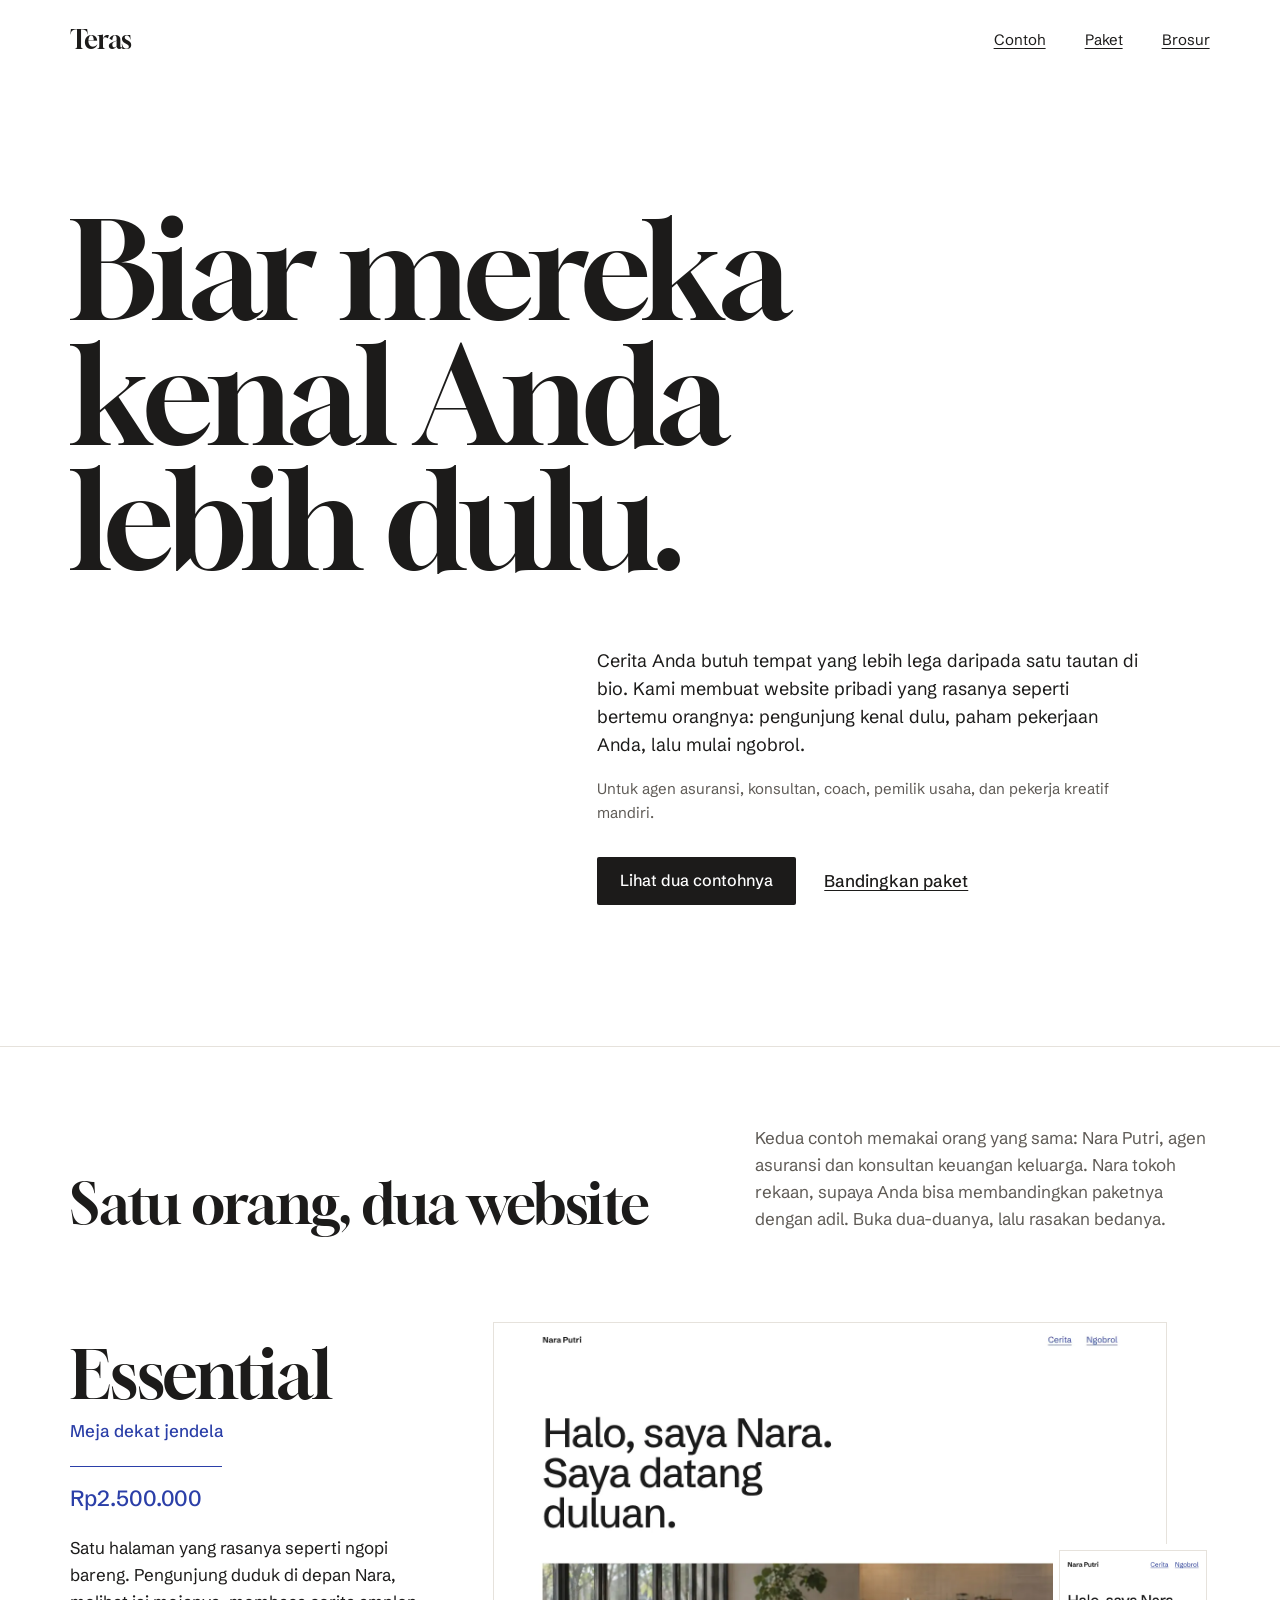
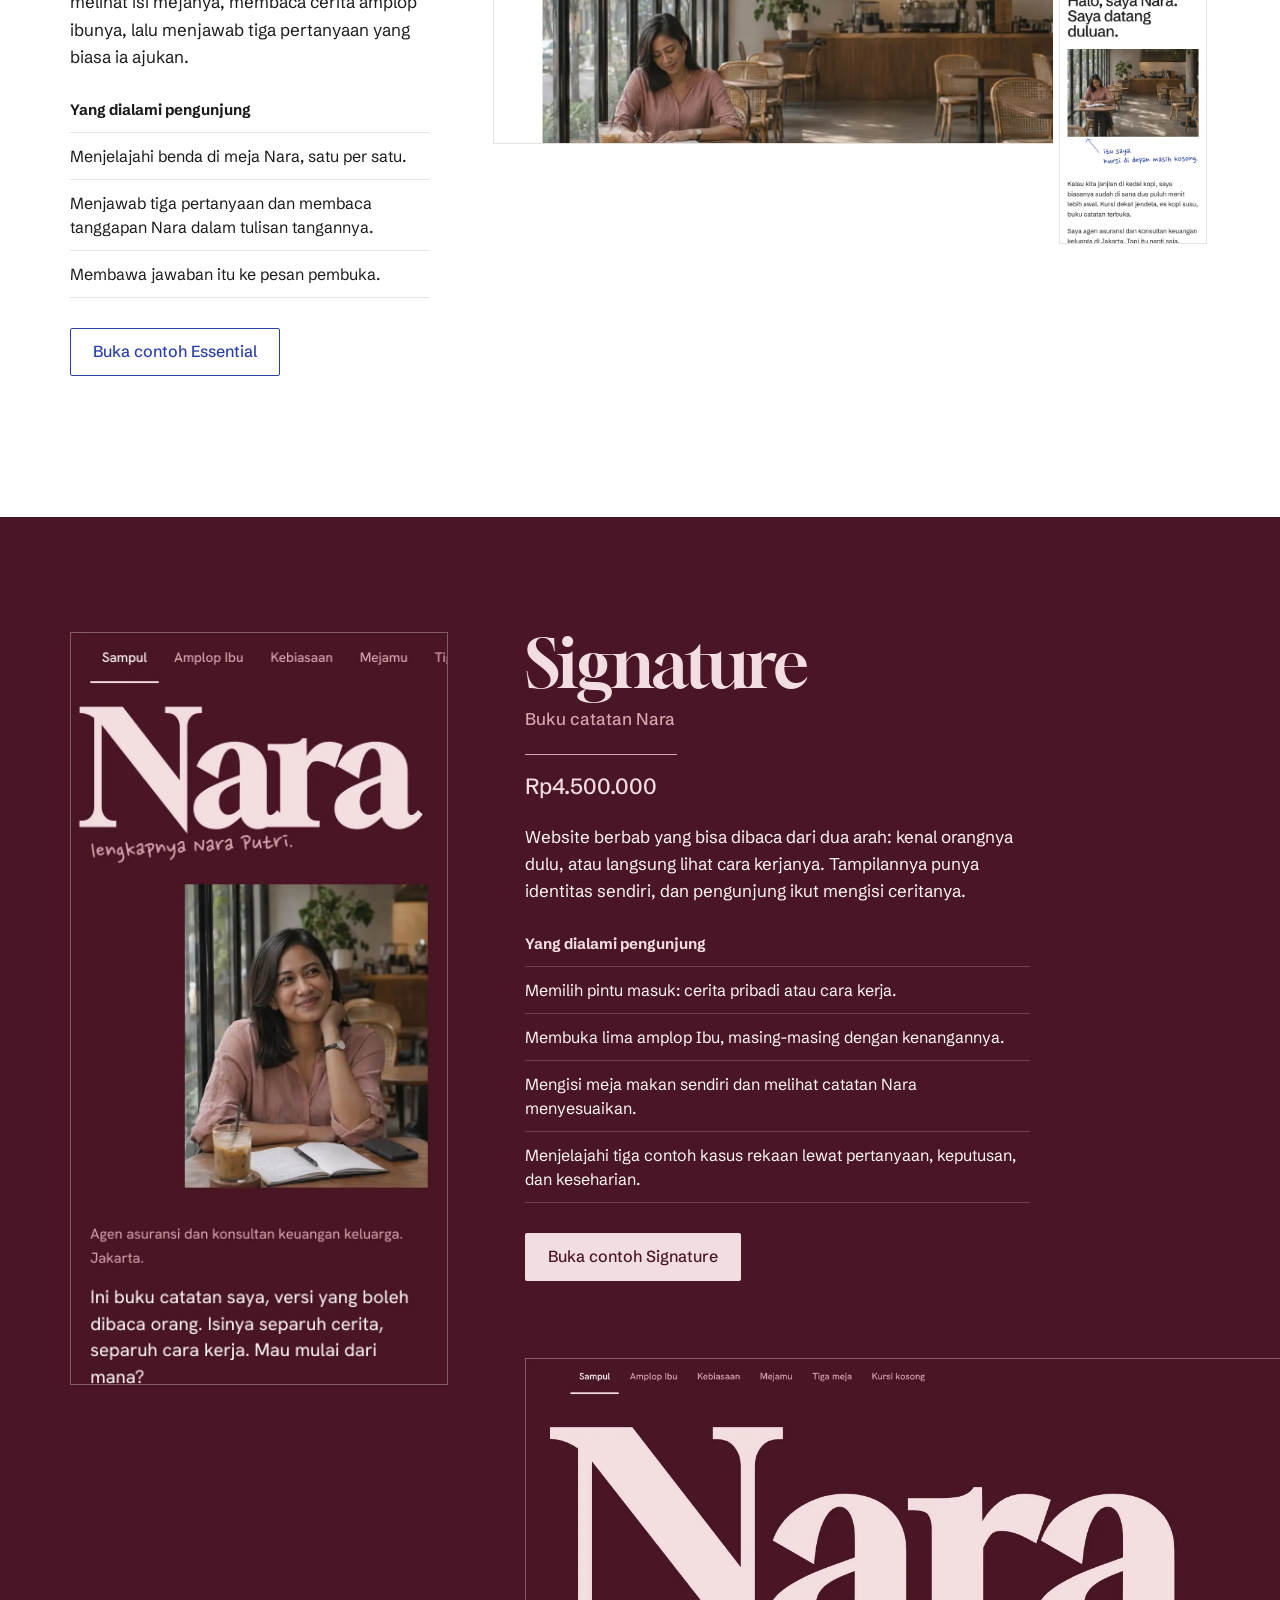
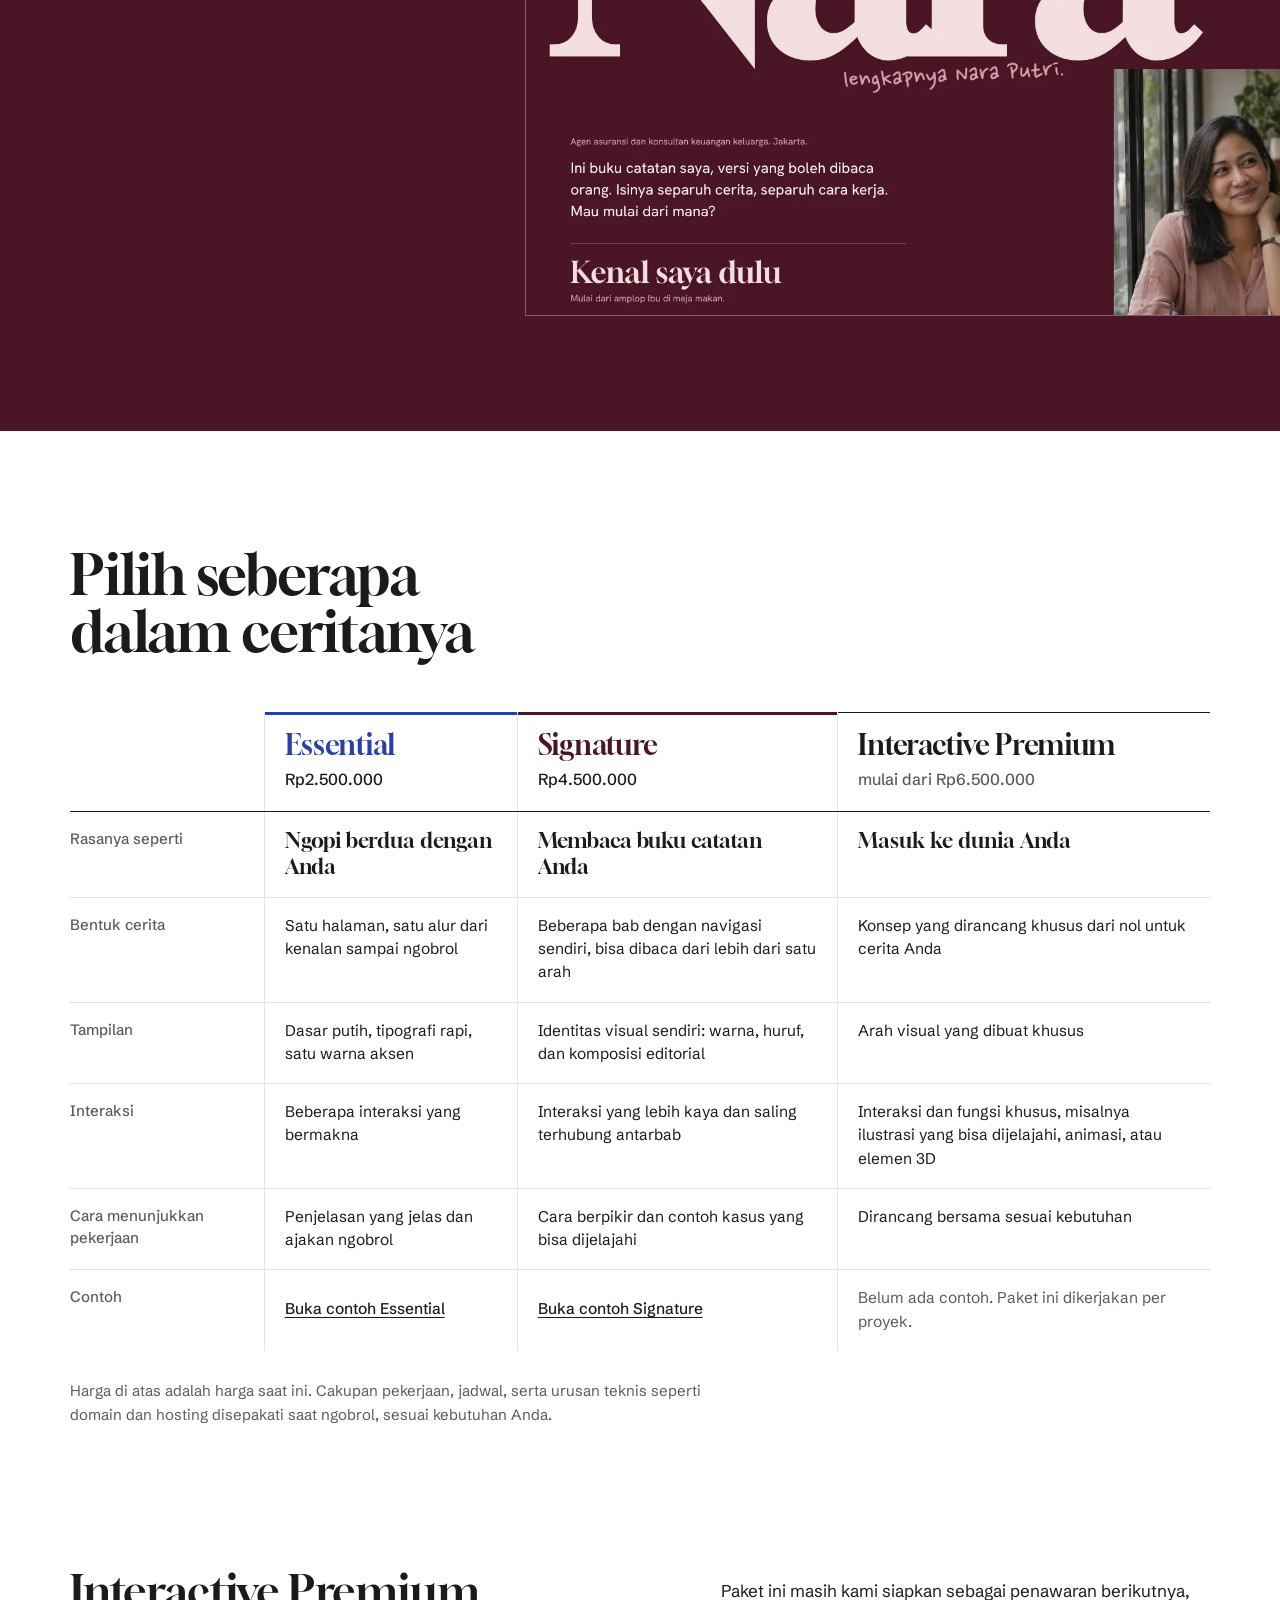
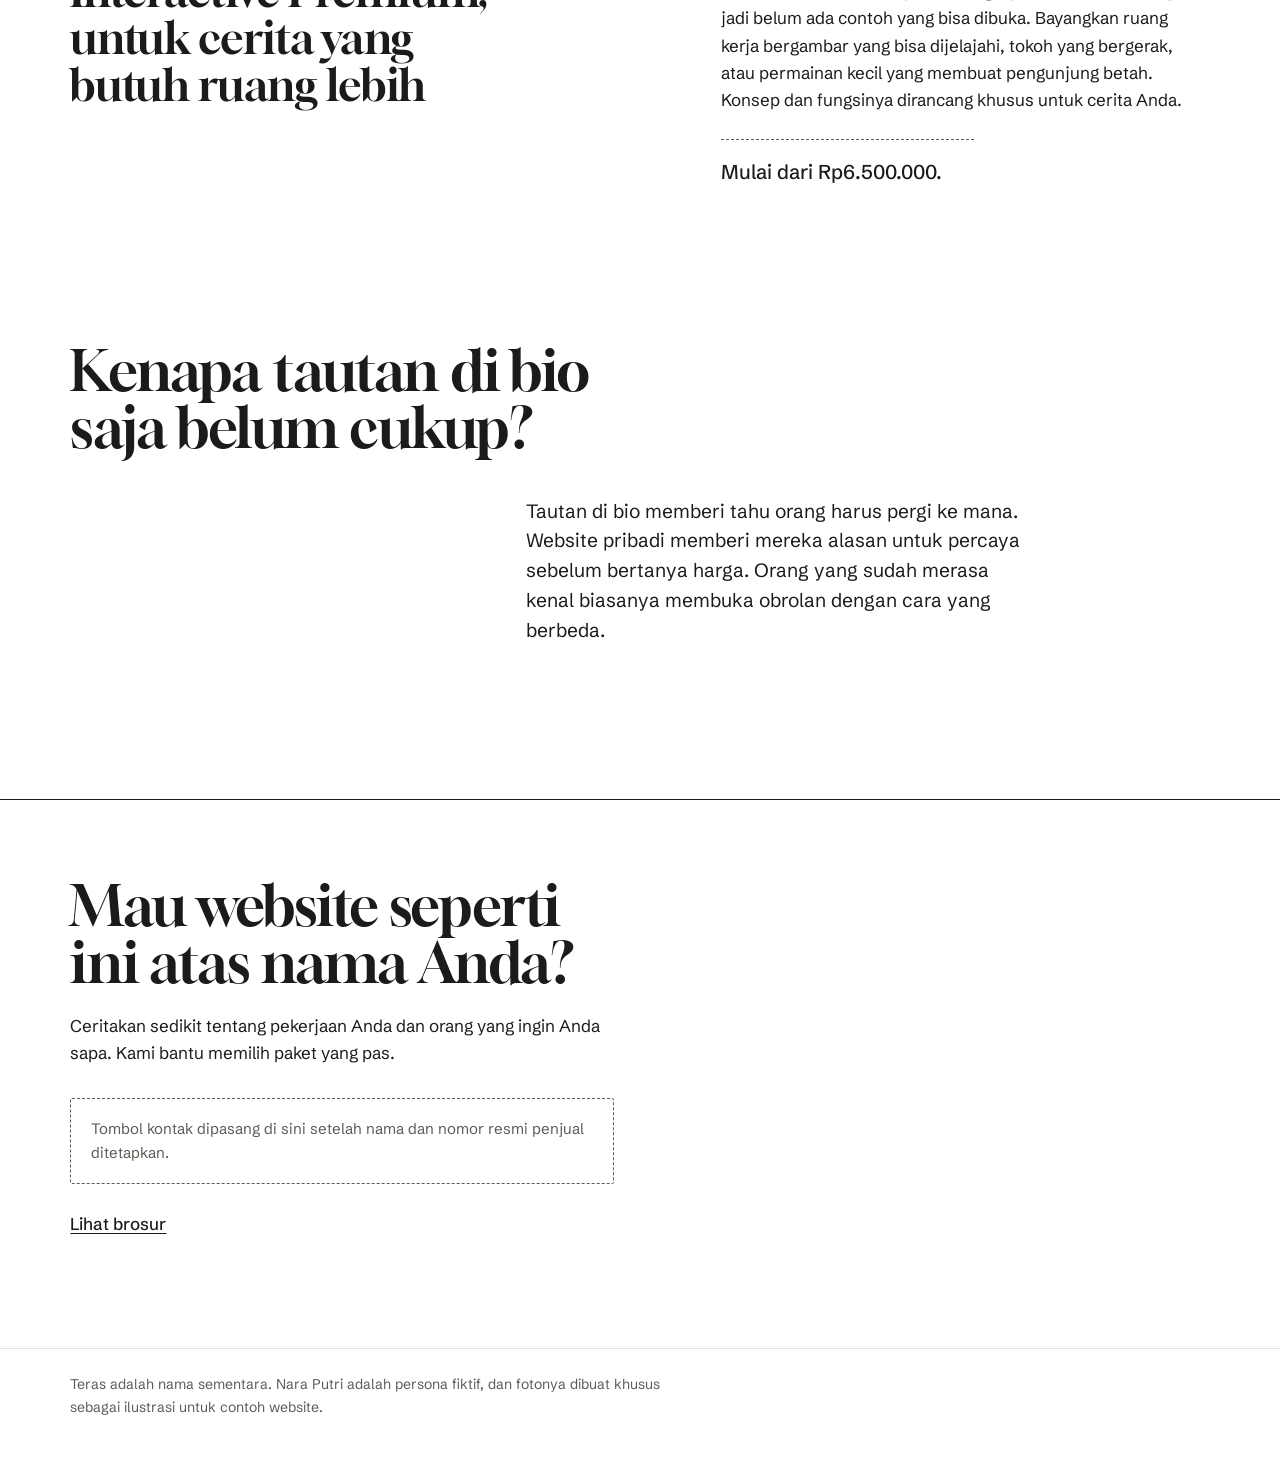
==== index.html @ 2d9d30ef "Add Teras storytelling website collection Package hub, Essential and Signature demos, brochure, self" ====
<!doctype html>
<html lang="id">
<head>
<meta charset="utf-8">
<meta name="viewport" content="width=device-width, initial-scale=1">
<title>Teras. Website pribadi yang bercerita</title>
<meta name="description" content="Biar mereka kenal Anda lebih dulu. Lihat dua contoh website pribadi untuk orang yang sama, lalu bandingkan paket Essential, Signature, dan Interactive Premium.">
<meta name="theme-color" content="#FFFFFF">
<meta property="og:type" content="website">
<meta property="og:title" content="Teras. Website pribadi yang bercerita">
<meta property="og:description" content="Biar mereka kenal Anda lebih dulu. Lihat dua contoh website pribadi untuk orang yang sama, lalu bandingkan paket Essential, Signature, dan Interactive Premium.">
<meta property="og:image" content="assets/img/shot-signature-desktop.webp">
<link rel="icon" href="data:image/svg+xml,%3Csvg xmlns='http://www.w3.org/2000/svg' viewBox='0 0 32 32'%3E%3Crect width='32' height='32' fill='%234A1526'/%3E%3Crect x='6' y='9' width='20' height='3' fill='%23F2DDE0'/%3E%3Crect x='14.5' y='12' width='3' height='12' fill='%23F2DDE0'/%3E%3Crect x='6' y='24' width='20' height='1.5' fill='%23F2DDE0'/%3E%3C/svg%3E">
<link rel="stylesheet" href="assets/fonts/fonts.css">
<link rel="stylesheet" href="hub.css">
<script src="hub.js" defer></script>
</head>
<body>
<a class="skip" href="#isi">Langsung ke isi</a>

<header class="top wrap">
  <p class="brand">Teras</p>
  <nav aria-label="Navigasi utama">
    <ul>
      <li><a href="#contoh">Contoh</a></li>
      <li><a href="#paket">Paket</a></li>
      <li><a href="brosur/index.html">Brosur</a></li>
    </ul>
  </nav>
</header>

<main id="isi">

  <section class="opening wrap" aria-labelledby="judul">
    <h1 id="judul">Biar mereka kenal Anda lebih dulu.</h1>
    <div class="opening__body">
      <p class="opening__lede">Cerita Anda butuh tempat yang lebih lega daripada satu tautan di bio. Kami membuat website pribadi yang rasanya seperti bertemu orangnya: pengunjung kenal dulu, paham pekerjaan Anda, lalu mulai ngobrol.</p>
      <p class="opening__for">Untuk agen asuransi, konsultan, coach, pemilik usaha, dan pekerja kreatif mandiri.</p>
      <div class="actions">
        <a class="btn btn--ink" href="#contoh">Lihat dua contohnya</a>
        <a class="textlink" href="#paket">Bandingkan paket</a>
      </div>
    </div>
  </section>

  <section class="contoh" id="contoh" aria-labelledby="contoh-judul">
    <div class="contoh__intro wrap">
      <h2 id="contoh-judul">Satu orang, dua website</h2>
      <p>Kedua contoh memakai orang yang sama: Nara Putri, agen asuransi dan konsultan keuangan keluarga. Nara tokoh rekaan, supaya Anda bisa membandingkan paketnya dengan adil. Buka dua-duanya, lalu rasakan bedanya.</p>
    </div>

    <article class="ess wrap" aria-labelledby="ess-nama">
      <div class="ess__text">
        <h3 class="pkgname" id="ess-nama">Essential</h3>
        <p class="concept">Meja dekat jendela</p>
        <p class="price">Rp2.500.000</p>
        <p class="desc">Satu halaman yang rasanya seperti ngopi bareng. Pengunjung duduk di depan Nara, melihat isi mejanya, membaca cerita amplop ibunya, lalu menjawab tiga pertanyaan yang biasa ia ajukan.</p>
        <p class="leadin" id="ess-alami">Yang dialami pengunjung</p>
        <ul class="steps" aria-labelledby="ess-alami">
          <li>Menjelajahi benda di meja Nara, satu per satu.</li>
          <li>Menjawab tiga pertanyaan dan membaca tanggapan Nara dalam tulisan tangannya.</li>
          <li>Membawa jawaban itu ke pesan pembuka.</li>
        </ul>
        <a class="btn btn--blue" href="essential/index.html">Buka contoh Essential</a>
      </div>
      <div class="ess__shots">
        <a class="shot shot--desk" href="essential/index.html">
          <img src="assets/img/shot-essential-desktop.webp" width="1440" height="900" fetchpriority="high" alt="Tampilan layar lebar contoh Essential. Buka contoh Essential.">
        </a>
        <div class="shot shot--phone">
          <img src="assets/img/shot-essential-mobile.webp" width="780" height="1560" loading="lazy" alt="Tampilan ponsel contoh Essential.">
        </div>
      </div>
    </article>

    <article class="sig" aria-labelledby="sig-nama">
      <div class="sig__grid">
        <div class="shot shot--phone sig__phone">
          <img src="assets/img/shot-signature-mobile.webp" width="780" height="1560" loading="lazy" alt="Tampilan ponsel contoh Signature: sampul buku catatan Nara dengan foto di kafe.">
        </div>
        <div class="sig__text">
          <h3 class="pkgname" id="sig-nama">Signature</h3>
          <p class="concept">Buku catatan Nara</p>
          <p class="price">Rp4.500.000</p>
          <p class="desc">Website berbab yang bisa dibaca dari dua arah: kenal orangnya dulu, atau langsung lihat cara kerjanya. Tampilannya punya identitas sendiri, dan pengunjung ikut mengisi ceritanya.</p>
          <p class="leadin" id="sig-alami">Yang dialami pengunjung</p>
          <ul class="steps" aria-labelledby="sig-alami">
            <li>Memilih pintu masuk: cerita pribadi atau cara kerja.</li>
            <li>Membuka lima amplop Ibu, masing-masing dengan kenangannya.</li>
            <li>Mengisi meja makan sendiri dan melihat catatan Nara menyesuaikan.</li>
            <li>Menjelajahi tiga contoh kasus rekaan lewat pertanyaan, keputusan, dan keseharian.</li>
          </ul>
          <a class="btn btn--blush" href="signature/index.html">Buka contoh Signature</a>
        </div>
        <a class="shot shot--desk sig__desk" href="signature/index.html">
          <img src="assets/img/shot-signature-desktop.webp" width="1440" height="900" loading="lazy" alt="Tampilan layar lebar contoh Signature: nama Nara besar di atas warna merah tua. Buka contoh Signature.">
        </a>
      </div>
    </article>
  </section>

  <section class="paket wrap" id="paket" aria-labelledby="paket-judul">
    <h2 id="paket-judul">Pilih seberapa dalam ceritanya</h2>
    <div class="tablewrap" data-compare>
      <p class="tablehint" id="tablehint">Geser tabel ke samping untuk melihat ketiga paket.</p>
      <div class="tablescroll" tabindex="0" role="region" aria-labelledby="paket-judul" aria-describedby="tablehint">
        <table class="compare">
          <caption class="visually-hidden">Perbandingan paket Essential, Signature, dan Interactive Premium</caption>
          <colgroup><col class="c-aspect"><col class="c-ess"><col class="c-sig"><col class="c-pre"></colgroup>
          <thead>
            <tr>
              <td class="corner"></td>
              <th scope="col" class="h-ess" data-pkg="ess"><span class="th-name">Essential</span> <span class="th-price">Rp2.500.000</span></th>
              <th scope="col" class="h-sig" data-pkg="sig"><span class="th-name">Signature</span> <span class="th-price">Rp4.500.000</span></th>
              <th scope="col" class="h-pre" data-pkg="pre"><span class="th-name">Interactive Premium</span> <span class="th-price">mulai dari Rp6.500.000</span></th>
            </tr>
          </thead>
          <tbody>
            <tr>
              <th scope="row">Rasanya seperti</th>
              <td class="feel">Ngopi berdua dengan Anda</td>
              <td class="feel">Membaca buku catatan Anda</td>
              <td class="feel">Masuk ke dunia Anda</td>
            </tr>
            <tr>
              <th scope="row">Bentuk cerita</th>
              <td>Satu halaman, satu alur dari kenalan sampai ngobrol</td>
              <td>Beberapa bab dengan navigasi sendiri, bisa dibaca dari lebih dari satu arah</td>
              <td>Konsep yang dirancang khusus dari nol untuk cerita Anda</td>
            </tr>
            <tr>
              <th scope="row">Tampilan</th>
              <td>Dasar putih, tipografi rapi, satu warna aksen</td>
              <td>Identitas visual sendiri: warna, huruf, dan komposisi editorial</td>
              <td>Arah visual yang dibuat khusus</td>
            </tr>
            <tr>
              <th scope="row">Interaksi</th>
              <td>Beberapa interaksi yang bermakna</td>
              <td>Interaksi yang lebih kaya dan saling terhubung antarbab</td>
              <td>Interaksi dan fungsi khusus, misalnya ilustrasi yang bisa dijelajahi, animasi, atau elemen 3D</td>
            </tr>
            <tr>
              <th scope="row">Cara menunjukkan pekerjaan</th>
              <td>Penjelasan yang jelas dan ajakan ngobrol</td>
              <td>Cara berpikir dan contoh kasus yang bisa dijelajahi</td>
              <td>Dirancang bersama sesuai kebutuhan</td>
            </tr>
            <tr>
              <th scope="row">Contoh</th>
              <td><a href="essential/index.html">Buka contoh Essential</a></td>
              <td><a href="signature/index.html">Buka contoh Signature</a></td>
              <td class="muted">Belum ada contoh. Paket ini dikerjakan per proyek.</td>
            </tr>
          </tbody>
        </table>
      </div>
    </div>
    <p class="note">Harga di atas adalah harga saat ini. Cakupan pekerjaan, jadwal, serta urusan teknis seperti domain dan hosting disepakati saat ngobrol, sesuai kebutuhan Anda.</p>
  </section>

  <section class="premium wrap" aria-labelledby="premium-judul">
    <h2 id="premium-judul">Interactive Premium, untuk cerita yang butuh ruang lebih</h2>
    <div class="premium__body">
      <p>Paket ini masih kami siapkan sebagai penawaran berikutnya, jadi belum ada contoh yang bisa dibuka. Bayangkan ruang kerja bergambar yang bisa dijelajahi, tokoh yang bergerak, atau permainan kecil yang membuat pengunjung betah. Konsep dan fungsinya dirancang khusus untuk cerita Anda.</p>
      <p class="premium__price">Mulai dari Rp6.500.000.</p>
    </div>
  </section>

  <section class="kenapa wrap" aria-labelledby="kenapa-judul">
    <h2 id="kenapa-judul">Kenapa tautan di bio saja belum cukup?</h2>
    <p>Tautan di bio memberi tahu orang harus pergi ke mana. Website pribadi memberi mereka alasan untuk percaya sebelum bertanya harga. Orang yang sudah merasa kenal biasanya membuka obrolan dengan cara yang berbeda.</p>
  </section>

  <section class="penutup wrap" aria-labelledby="penutup-judul">
    <h2 id="penutup-judul">Mau website seperti ini atas nama Anda?</h2>
    <p>Ceritakan sedikit tentang pekerjaan Anda dan orang yang ingin Anda sapa. Kami bantu memilih paket yang pas.</p>
    <p class="placeholder">Tombol kontak dipasang di sini setelah nama dan nomor resmi penjual ditetapkan.</p>
    <p><a class="textlink" href="brosur/index.html">Lihat brosur</a></p>
  </section>

</main>

<footer class="foot wrap">
  <p>Teras adalah nama sementara. Nara Putri adalah persona fiktif, dan fotonya dibuat khusus sebagai ilustrasi untuk contoh website.</p>
</footer>
</body>
</html>
---- assets/fonts/fonts.css ----
/* Self-hosted fonts, all SIL Open Font License 1.1: Gloock, Hanken Grotesk, Nanum Pen Script, Schibsted Grotesk. Latin subset. */
@font-face{font-family:"Gloock";font-style:normal;font-weight:400;font-display:swap;src:url("gloock-latin-400-normal.woff2") format("woff2")}
@font-face{font-family:"Hanken Grotesk";font-style:normal;font-weight:400;font-display:swap;src:url("hanken-grotesk-latin-400-normal.woff2") format("woff2")}
@font-face{font-family:"Hanken Grotesk";font-style:normal;font-weight:500;font-display:swap;src:url("hanken-grotesk-latin-500-normal.woff2") format("woff2")}
@font-face{font-family:"Hanken Grotesk";font-style:normal;font-weight:600;font-display:swap;src:url("hanken-grotesk-latin-600-normal.woff2") format("woff2")}
@font-face{font-family:"Nanum Pen Script";font-style:normal;font-weight:400;font-display:swap;src:url("nanum-pen-script-latin-400-normal.woff2") format("woff2")}
@font-face{font-family:"Schibsted Grotesk";font-style:normal;font-weight:400;font-display:swap;src:url("schibsted-grotesk-latin-400-normal.woff2") format("woff2")}
@font-face{font-family:"Schibsted Grotesk";font-style:normal;font-weight:500;font-display:swap;src:url("schibsted-grotesk-latin-500-normal.woff2") format("woff2")}
@font-face{font-family:"Schibsted Grotesk";font-style:normal;font-weight:700;font-display:swap;src:url("schibsted-grotesk-latin-700-normal.woff2") format("woff2")}
---- hub.css ----
/* Teras, package hub. Neutral seller page; the demos carry the colour. */
:root {
  --paper: #FFFFFF;
  --ink: #1C1B1A;
  --soft: #5E5A55;
  --line: #E6E2DC;
  --blue: #2B3FA8;
  --ox: #4A1526;
  --blush: #F2DDE0;
  --cream: #FFF9F6;
  --rose: #D9A5AE;
  --gut: clamp(20px, 5.5vw, 88px);
  --max: 1360px;
  --display: "Gloock", "Times New Roman", serif;
  --body: "Schibsted Grotesk", system-ui, sans-serif;
}

*, *::before, *::after { box-sizing: border-box; }
html {
  -webkit-text-size-adjust: 100%;
  scroll-behavior: smooth;
  scroll-padding-top: 24px;
}
body {
  margin: 0;
  background: var(--paper);
  color: var(--ink);
  font: 400 1.0625rem/1.6 var(--body);
  -webkit-font-smoothing: antialiased;
  text-rendering: optimizeLegibility;
  overflow-x: clip;
}
h1, h2, h3, p, ul, figure { margin: 0; }
ul { padding: 0; list-style: none; }
img { display: block; width: 100%; height: auto; }
a { color: inherit; text-decoration-thickness: 1px; text-underline-offset: .2em; }
::selection { background: var(--ink); color: var(--paper); }

.visually-hidden {
  position: absolute !important; width: 1px; height: 1px; padding: 0; margin: -1px;
  overflow: hidden; clip: rect(0 0 0 0); white-space: nowrap; border: 0;
}

:focus-visible { outline: 2px solid var(--blue); outline-offset: 3px; }
.sig :focus-visible { outline-color: var(--blush); }

.skip {
  position: absolute; left: 12px; top: -80px; z-index: 10;
  background: var(--ink); color: var(--paper); padding: 12px 16px; text-decoration: none;
}
.skip:focus { top: 12px; }

.wrap {
  width: 100%;
  max-width: calc(var(--max) + 2 * var(--gut));
  margin-inline: auto;
  padding-inline: var(--gut);
}

/* ---------- buttons and text links ---------- */
.btn {
  display: inline-flex; align-items: center; min-height: 48px;
  padding: 12px 22px; border-radius: 2px;
  font-weight: 500; font-size: 1rem; line-height: 1.2; text-decoration: none;
  border: 1px solid transparent;
  transition: background-color .18s ease, color .18s ease, border-color .18s ease;
}
.btn--ink { background: var(--ink); color: var(--paper); }
.btn--blue { background: var(--paper); color: var(--blue); border-color: var(--blue); }
.btn--blush { background: var(--blush); color: var(--ox); }
.textlink { display: inline-flex; align-items: center; min-height: 44px; font-weight: 500; }

@media (hover: hover) {
  .btn--ink:hover { background: #3A3835; }
  .btn--blue:hover { background: var(--blue); color: var(--paper); }
  .btn--blush:hover { background: var(--cream); }
  a:hover { text-decoration-thickness: 2px; }
}

/* ---------- header ---------- */
.top {
  display: flex; align-items: center; justify-content: space-between; gap: 16px;
  padding-top: 18px; padding-bottom: 18px;
}
.brand { font-family: var(--display); font-size: 1.625rem; line-height: 1; letter-spacing: -.01em; }
.top ul { display: flex; gap: clamp(16px, 3vw, 36px); }
.top a { display: inline-flex; align-items: center; justify-content: center; min-height: 44px; min-width: 44px; font-size: .9375rem; }

/* ---------- opening ---------- */
.opening { padding-top: clamp(48px, 10vw, 150px); padding-bottom: clamp(72px, 11vw, 168px); }
.opening h1 {
  font-family: var(--display); font-weight: 400;
  font-size: clamp(3.5rem, 10.4vw, 10.25rem);
  line-height: .94; letter-spacing: -.025em;
  max-width: 9.6ch;
  animation: settle .9s cubic-bezier(.2, .7, .2, 1) both;
}
.opening__body {
  margin-top: clamp(36px, 5vw, 72px);
  max-width: 34rem;
}
.opening__lede { font-size: clamp(1.125rem, 1.4vw, 1.3125rem); line-height: 1.55; }
.opening__for { margin-top: 18px; color: var(--soft); font-size: .9375rem; }
.actions { margin-top: 32px; display: flex; flex-wrap: wrap; align-items: center; gap: 12px 28px; }

@keyframes settle {
  from { opacity: 0; transform: translateY(.18em); }
  to { opacity: 1; transform: none; }
}

@media (min-width: 900px) {
  .opening__body { margin-left: auto; margin-right: 6%; }
}

/* ---------- contoh ---------- */
.contoh__intro {
  border-top: 1px solid var(--line);
  padding-top: clamp(40px, 6vw, 88px);
  display: grid; gap: 18px;
}
.contoh__intro h2, .paket h2, .kenapa h2, .penutup h2 {
  font-family: var(--display); font-weight: 400;
  font-size: clamp(2.125rem, 4.4vw, 3.75rem); line-height: 1.02; letter-spacing: -.015em;
}
.contoh__intro p { max-width: 36rem; color: var(--soft); }
@media (min-width: 900px) {
  .contoh__intro { grid-template-columns: minmax(0, 7fr) minmax(0, 5fr); align-items: end; column-gap: 48px; }
}

.pkgname {
  font-family: var(--display); font-weight: 400;
  font-size: clamp(2.75rem, 5.2vw, 4.5rem); line-height: .95; letter-spacing: -.02em;
}
.concept { margin-top: 10px; font-size: 1.0625rem; font-weight: 500; }
.price {
  margin-top: 22px; padding-top: 14px;
  font-size: 1.375rem; font-weight: 500; letter-spacing: -.005em;
  font-variant-numeric: lining-nums;
}
.desc { margin-top: 18px; }
.leadin { margin-top: 28px; font-weight: 700; font-size: .9375rem; }
.steps { margin-top: 10px; }
.steps li { padding: 11px 0; border-top: 1px solid var(--line); font-size: 1rem; line-height: 1.5; }
.steps li:last-child { border-bottom: 1px solid var(--line); }
.ess .btn, .sig .btn { margin-top: 30px; }

.shot { display: block; border: 1px solid var(--line); background: var(--paper); }
a.shot { transition: border-color .18s ease; }
.shot img { width: 100%; height: auto; }

/* Essential: airy, white, blue hairline accent */
.ess { padding-top: clamp(48px, 7vw, 104px); padding-bottom: clamp(88px, 11vw, 160px); display: grid; gap: 48px; }
.ess .price { border-top: 1px solid var(--blue); color: var(--blue); width: 9.5rem; }
.ess .concept { color: var(--blue); }
.ess__shots { position: relative; padding-bottom: 22%; margin-right: 8%; }
.ess__shots .shot--phone {
  position: absolute; right: -8%; bottom: 0; width: 26%;
  box-shadow: 0 0 0 6px var(--paper);
}
@media (hover: hover) {
  .ess a.shot:hover { border-color: var(--blue); }
}
@media (min-width: 900px) {
  .ess { grid-template-columns: minmax(0, 4fr) minmax(0, 8fr); column-gap: clamp(40px, 5vw, 80px); align-items: start; }
  .ess__text { padding-top: 6%; }
  .ess__shots { order: 2; padding-bottom: 14%; margin-right: 6%; }
  .ess__shots .shot--phone { width: 22%; right: -6%; }
}

/* Signature: full bleed oxblood, mobile large, desktop cropped off the right edge */
.sig { background: var(--ox); color: var(--cream); overflow: hidden; overflow: clip; padding-block: clamp(64px, 9vw, 136px); }
.sig .shot { border-color: rgba(242, 221, 224, .35); background: var(--ox); }
.sig .pkgname { color: var(--blush); }
.sig .concept { color: var(--rose); }
.sig .price { border-top: 1px solid var(--rose); width: 9.5rem; color: var(--blush); }
.sig .desc { color: var(--cream); }
.sig .steps li { border-color: rgba(242, 221, 224, .22); }
.sig .leadin { color: var(--blush); }
.sig__grid {
  display: grid; gap: 44px;
  max-width: calc(var(--max) + 2 * var(--gut));
  margin-inline: auto; padding-left: var(--gut); padding-right: var(--gut);
}
.sig__phone { width: 62%; max-width: 380px; }
.sig__desk { width: 150%; max-width: none; margin-top: -8px; }
@media (hover: hover) {
  .sig a.shot:hover { border-color: var(--blush); }
}
@media (min-width: 640px) and (max-width: 899px) {
  .sig__phone { width: 44%; }
  .sig__desk { width: 125%; }
}
@media (min-width: 900px) {
  .sig__grid {
    padding-right: 0;
    grid-template-columns: minmax(260px, 4fr) minmax(0, 8fr);
    column-gap: clamp(48px, 6vw, 104px); row-gap: clamp(56px, 6vw, 88px);
  }
  .sig__phone { grid-column: 1; grid-row: 1 / span 2; width: 100%; max-width: 400px; align-self: start; }
  .sig__text { grid-column: 2; grid-row: 1; max-width: 34rem; padding-right: var(--gut); }
  .sig__desk { grid-column: 2; grid-row: 2; width: 118%; margin-top: 0; }
}

/* ---------- paket table ---------- */
.paket { padding-top: clamp(72px, 9vw, 136px); }
.paket h2 { max-width: 14ch; }
.tablewrap { margin-top: clamp(32px, 4vw, 56px); }
.tablehint { font-size: .875rem; color: var(--soft); margin-bottom: 10px; }
.tablescroll { overflow-x: auto; -webkit-overflow-scrolling: touch; }
.tablescroll:focus-visible { outline-offset: 4px; }

.compare { width: 100%; min-width: 760px; border-collapse: collapse; font-size: .96875rem; line-height: 1.5; }
.compare th, .compare td { text-align: left; vertical-align: top; padding: 16px 20px 18px 0; border-bottom: 1px solid var(--line); }
.compare td { padding-left: 20px; border-left: 1px solid var(--line); }
.compare thead th { padding: 18px 20px 20px; border-left: 1px solid var(--line); border-bottom: 1px solid var(--ink); }
.compare .corner { border-left: 0; border-bottom: 1px solid var(--ink); }
.compare tbody th { font-weight: 500; color: var(--soft); width: 17%; font-size: .9375rem; }
.th-name { display: block; font-family: var(--display); font-weight: 400; font-size: 1.75rem; line-height: 1.05; letter-spacing: -.01em; }
.th-price { display: block; margin-top: 8px; font-weight: 500; font-size: 1rem; }
.h-ess { box-shadow: inset 0 3px 0 var(--blue); }
.h-ess .th-name { color: var(--blue); }
.h-sig { box-shadow: inset 0 3px 0 var(--ox); }
.h-sig .th-name { color: var(--ox); }
.h-pre { box-shadow: inset 0 1px 0 var(--ink); }
.h-pre .th-price { color: var(--soft); }
.compare .feel { font-family: var(--display); font-size: 1.3125rem; line-height: 1.2; }
.compare tbody tr:last-child th, .compare tbody tr:last-child td { border-bottom: 0; }
.compare a { display: inline-flex; align-items: center; min-height: 44px; font-weight: 500; }
.compare .muted { color: var(--soft); }

/* sticky first column for the scrollable fallback */
@media (max-width: 899px) {
  .compare th[scope="row"], .compare .corner {
    position: sticky; left: 0; z-index: 1; background: var(--paper);
    box-shadow: 1px 0 0 var(--line);
    width: 128px; min-width: 128px; padding-right: 12px;
  }
}
@media (min-width: 900px) {
  .tablehint { display: none; }
  .compare { min-width: 0; }
  .compare tbody th { padding-right: 24px; }
}

/* stacked packages, built by hub.js from the table, used under 900px */
.stack { display: none; }
@media (max-width: 899px) {
  .has-stack .tablewrap { display: none; }
  .has-stack .stack { display: block; margin-top: 32px; }
}
.stack__pkg { padding: 22px 0 26px; border-top: 1px solid var(--ink); }
.stack__pkg + .stack__pkg { margin-top: 20px; }
.stack__pkg--ess { border-top: 3px solid var(--blue); }
.stack__pkg--sig { border-top: 3px solid var(--ox); }
.stack__name { font-family: var(--display); font-weight: 400; font-size: 2rem; line-height: 1.05; letter-spacing: -.01em; }
.stack__pkg--ess .stack__name { color: var(--blue); }
.stack__pkg--sig .stack__name { color: var(--ox); }
.stack__price { margin-top: 6px; font-weight: 500; }
.stack__pkg--pre .stack__price { color: var(--soft); }
.stack dl { margin: 18px 0 0; }
.stack dt { font-size: .875rem; color: var(--soft); font-weight: 500; padding-top: 12px; border-top: 1px solid var(--line); }
.stack dd { margin: 2px 0 12px; }
.stack dd.feel { font-family: var(--display); font-size: 1.375rem; line-height: 1.2; }
.stack dd a { display: inline-flex; align-items: center; min-height: 44px; font-weight: 500; }
.stack dd.muted { color: var(--soft); }

.note { margin-top: 28px; max-width: 40rem; color: var(--soft); font-size: .9375rem; }

/* ---------- premium ---------- */
.premium { padding-top: clamp(88px, 11vw, 168px); display: grid; gap: 28px; }
.premium h2 {
  font-family: var(--display); font-weight: 400;
  font-size: clamp(1.875rem, 3.4vw, 3rem); line-height: 1.08; letter-spacing: -.01em;
  max-width: 20ch;
}
.premium__body { max-width: 36rem; }
.premium__price {
  margin-top: 26px; padding-top: 16px; border-top: 1px dashed var(--soft);
  font-weight: 500; font-size: 1.25rem;
  width: fit-content; padding-right: 2rem;
}
@media (min-width: 900px) {
  .premium { grid-template-columns: minmax(0, 6fr) minmax(0, 5fr); column-gap: 64px; }
  .premium__body { padding-top: .6rem; }
}

/* ---------- kenapa ---------- */
.kenapa { padding-top: clamp(96px, 12vw, 184px); }
.kenapa h2 { max-width: 15ch; }
.kenapa p {
  margin-top: 28px; max-width: 32rem;
  font-size: clamp(1.125rem, 1.5vw, 1.3125rem); line-height: 1.55;
}
@media (min-width: 900px) {
  .kenapa p { margin-left: 40%; margin-top: 40px; }
}

/* ---------- penutup ---------- */
.penutup {
  margin-top: clamp(96px, 12vw, 184px);
  padding-top: clamp(48px, 6vw, 88px); padding-bottom: clamp(64px, 8vw, 120px);
  border-top: 1px solid var(--ink);
}
.penutup h2 { max-width: 16ch; }
.penutup > p:not(.placeholder) { margin-top: 20px; max-width: 34rem; }
.placeholder {
  margin-top: 32px; max-width: 34rem;
  padding: 18px 20px; border: 1px dashed var(--soft); border-radius: 2px;
  color: var(--soft); font-size: .9375rem;
}
.penutup > p:last-child { margin-top: 18px; }

/* ---------- footer ---------- */
.foot { padding-top: 24px; padding-bottom: 40px; border-top: 1px solid var(--line); }
.foot p { max-width: 40rem; color: var(--soft); font-size: .875rem; }

@media (prefers-reduced-motion: reduce) {
  html { scroll-behavior: auto; }
  .opening h1 { animation: none; }
  .btn, a.shot { transition: none; }
}

/* keep reading measure comfortable on tablets */
.ess__text, .sig__text { max-width: 36rem; }

h1, h2 { text-wrap: balance; }
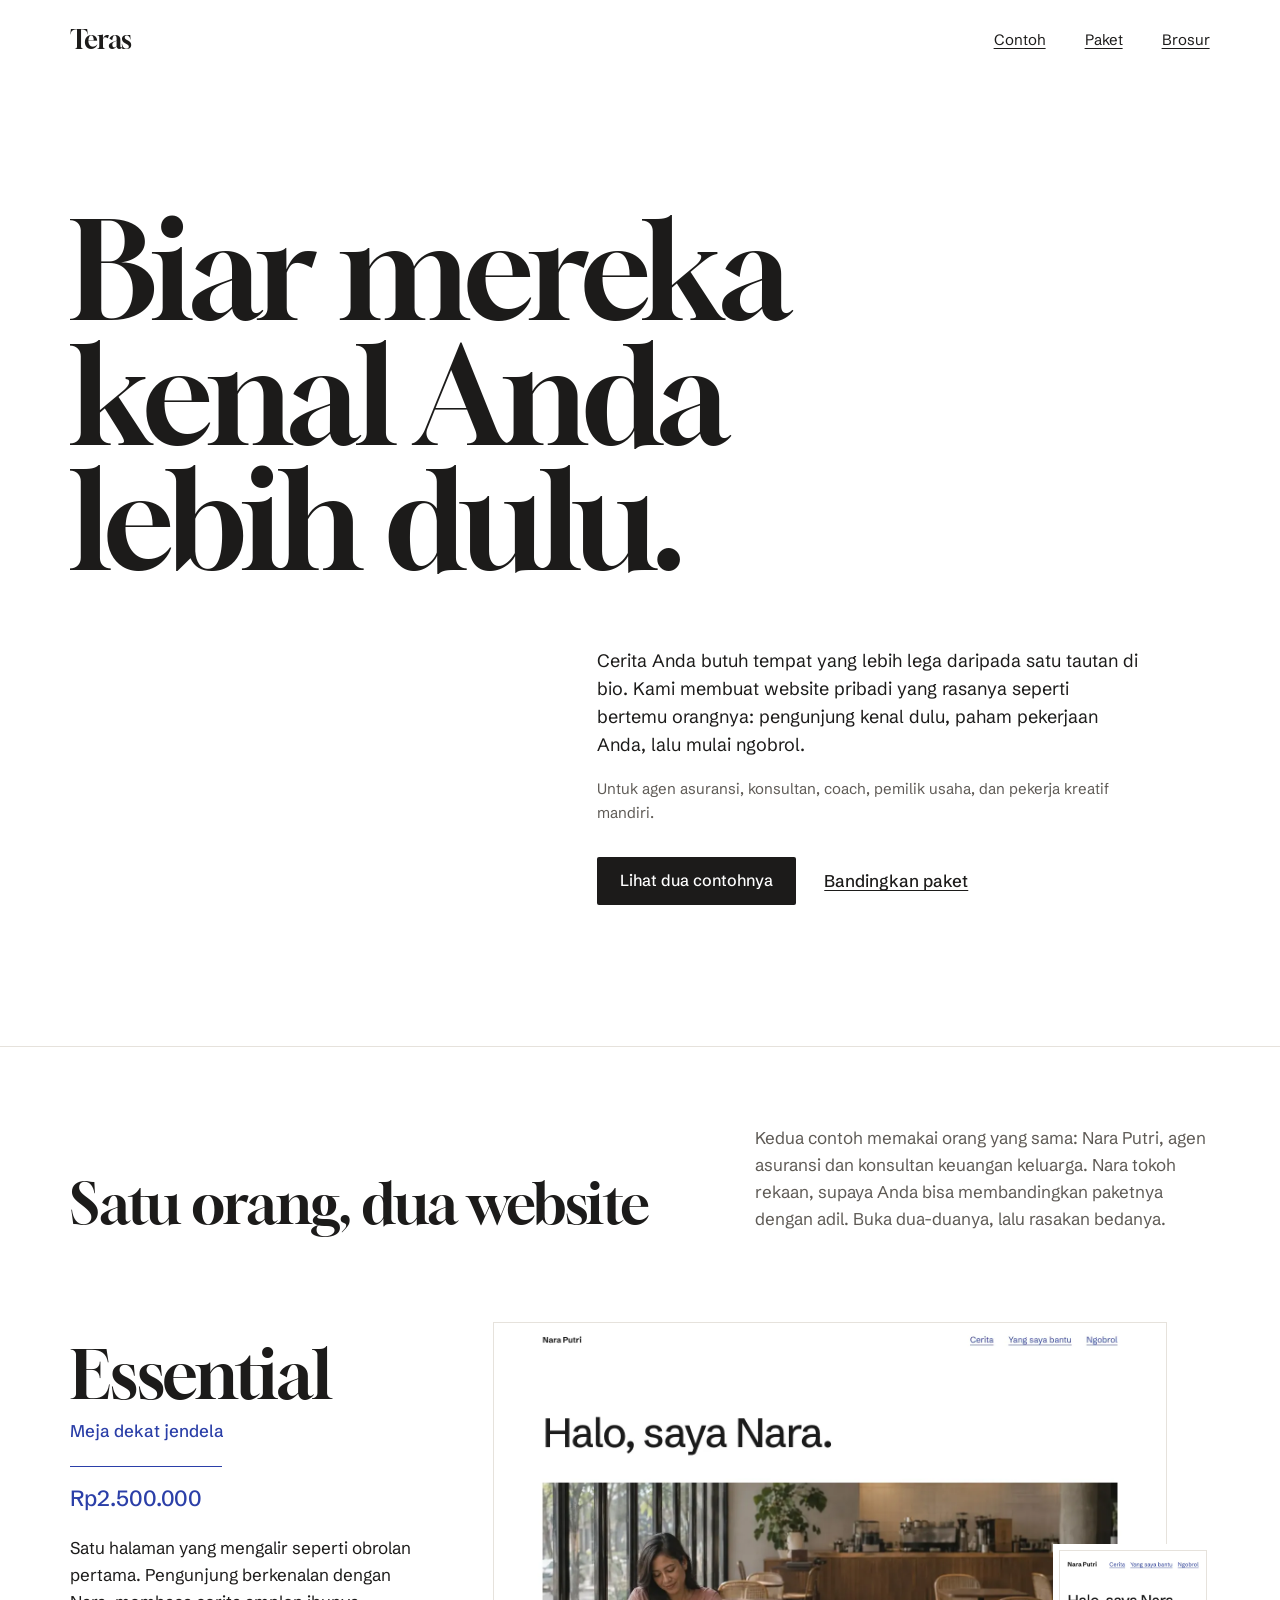
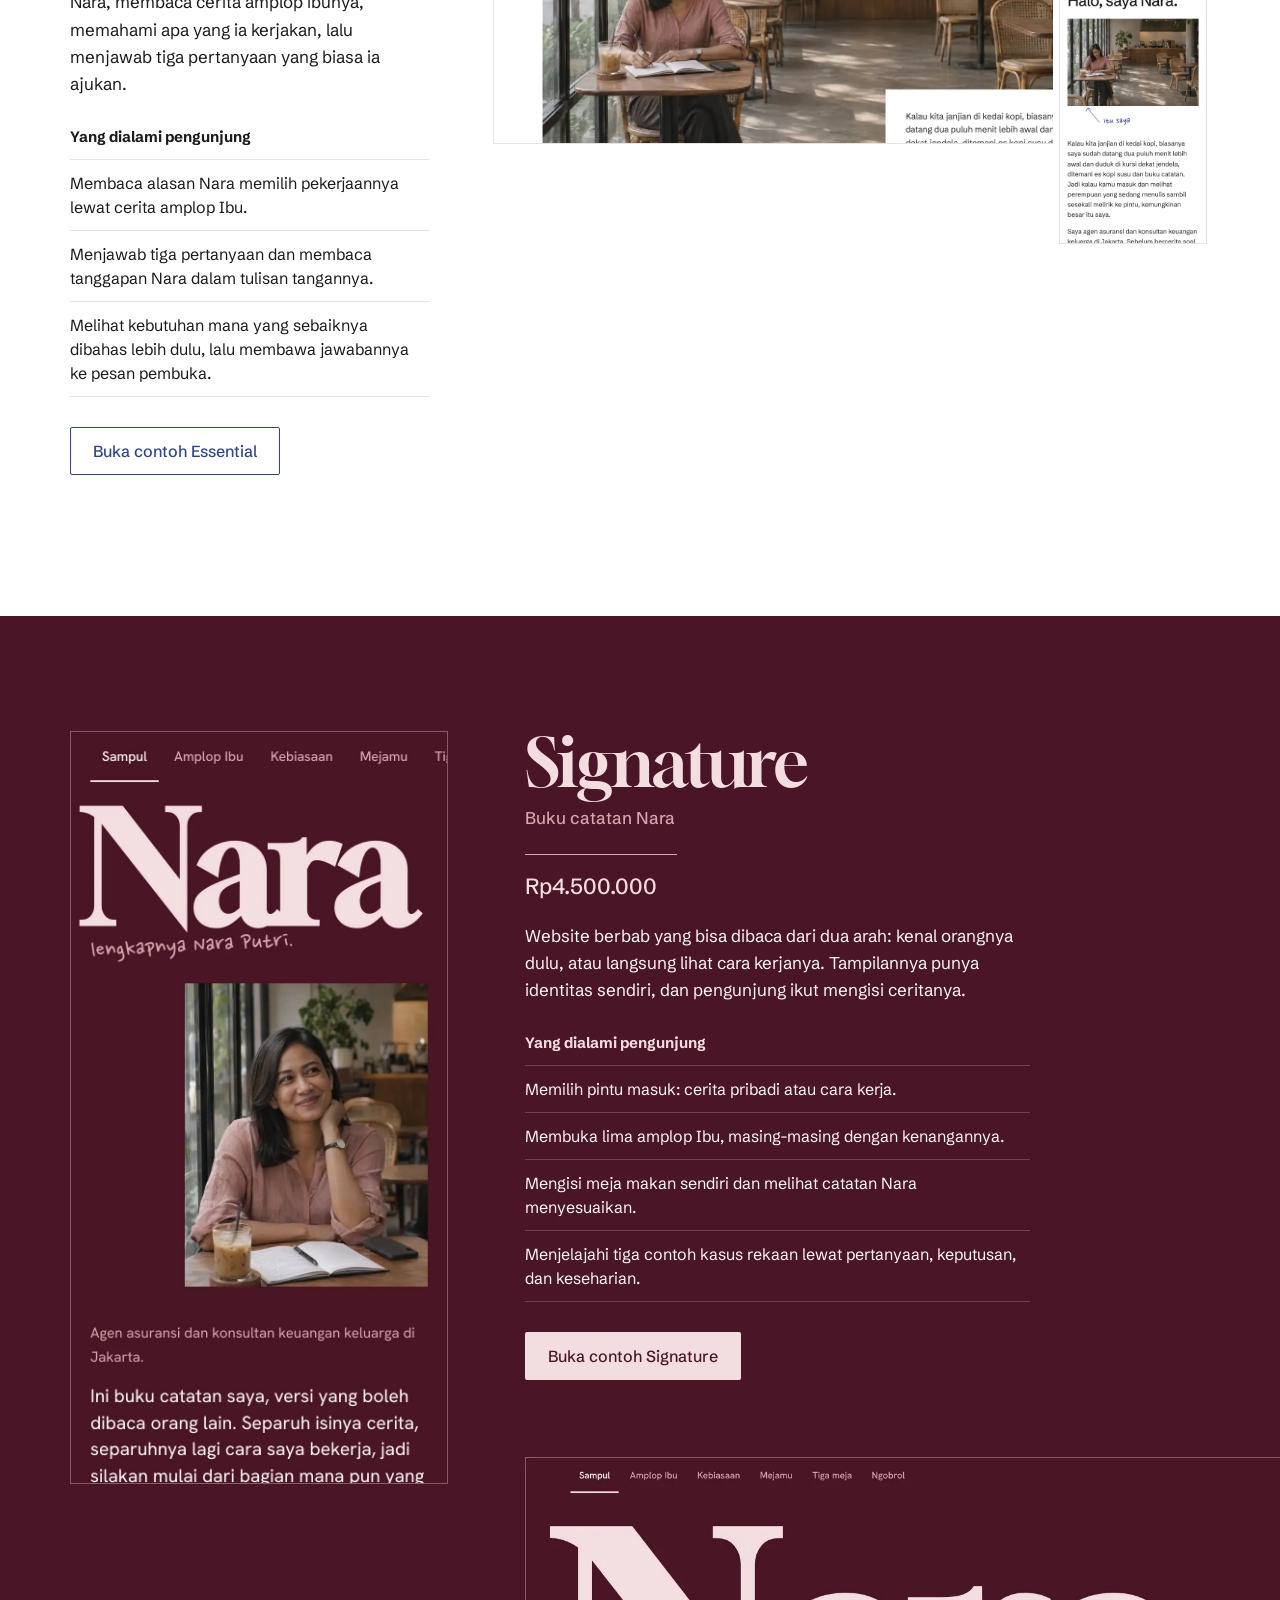
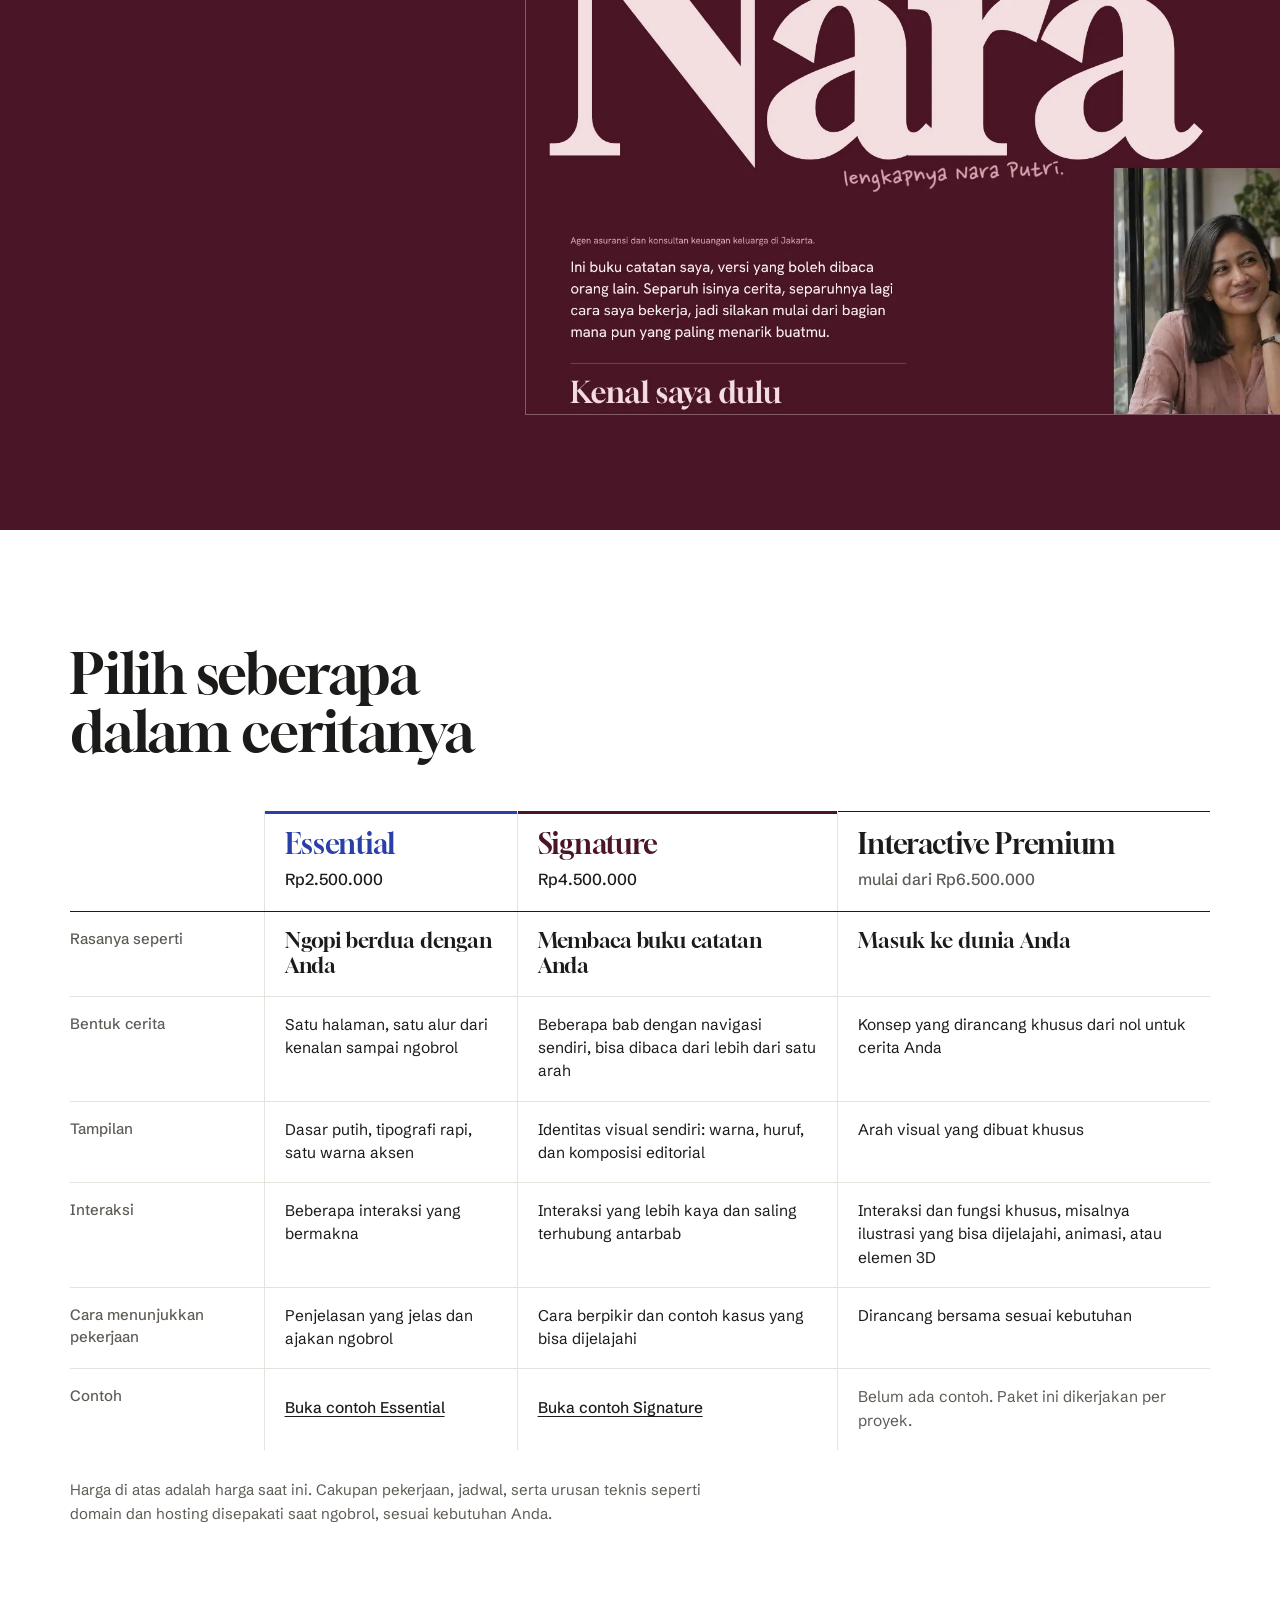
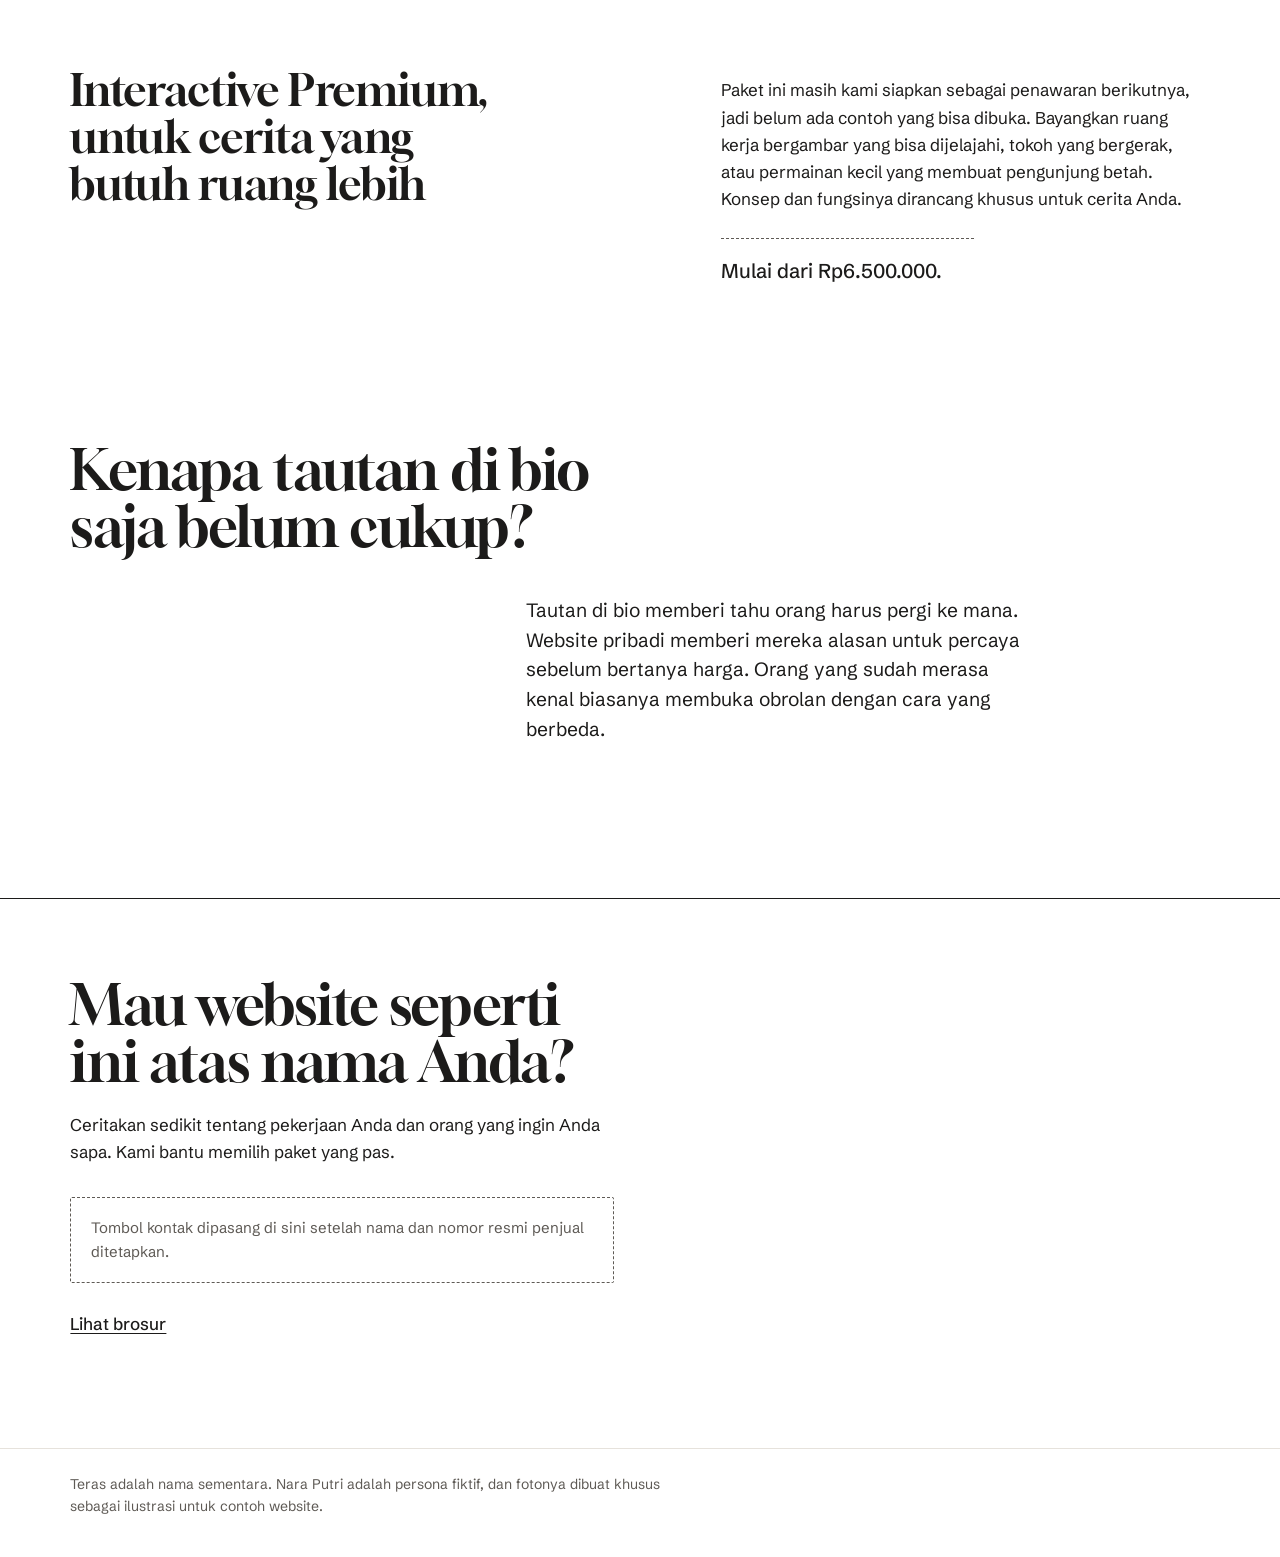
==== commit a63b787f: "Rework Essential flow and rewrite copy on both demos Essential: remove table-objects section, tell t" ====
--- a/index.html
+++ b/index.html
@@ -54,12 +54,12 @@
         <h3 class="pkgname" id="ess-nama">Essential</h3>
         <p class="concept">Meja dekat jendela</p>
         <p class="price">Rp2.500.000</p>
-        <p class="desc">Satu halaman yang rasanya seperti ngopi bareng. Pengunjung duduk di depan Nara, melihat isi mejanya, membaca cerita amplop ibunya, lalu menjawab tiga pertanyaan yang biasa ia ajukan.</p>
+        <p class="desc">Satu halaman yang mengalir seperti obrolan pertama. Pengunjung berkenalan dengan Nara, membaca cerita amplop ibunya, memahami apa yang ia kerjakan, lalu menjawab tiga pertanyaan yang biasa ia ajukan.</p>
         <p class="leadin" id="ess-alami">Yang dialami pengunjung</p>
         <ul class="steps" aria-labelledby="ess-alami">
-          <li>Menjelajahi benda di meja Nara, satu per satu.</li>
+          <li>Membaca alasan Nara memilih pekerjaannya lewat cerita amplop Ibu.</li>
           <li>Menjawab tiga pertanyaan dan membaca tanggapan Nara dalam tulisan tangannya.</li>
-          <li>Membawa jawaban itu ke pesan pembuka.</li>
+          <li>Melihat kebutuhan mana yang sebaiknya dibahas lebih dulu, lalu membawa jawabannya ke pesan pembuka.</li>
         </ul>
         <a class="btn btn--blue" href="essential/index.html">Buka contoh Essential</a>
       </div>
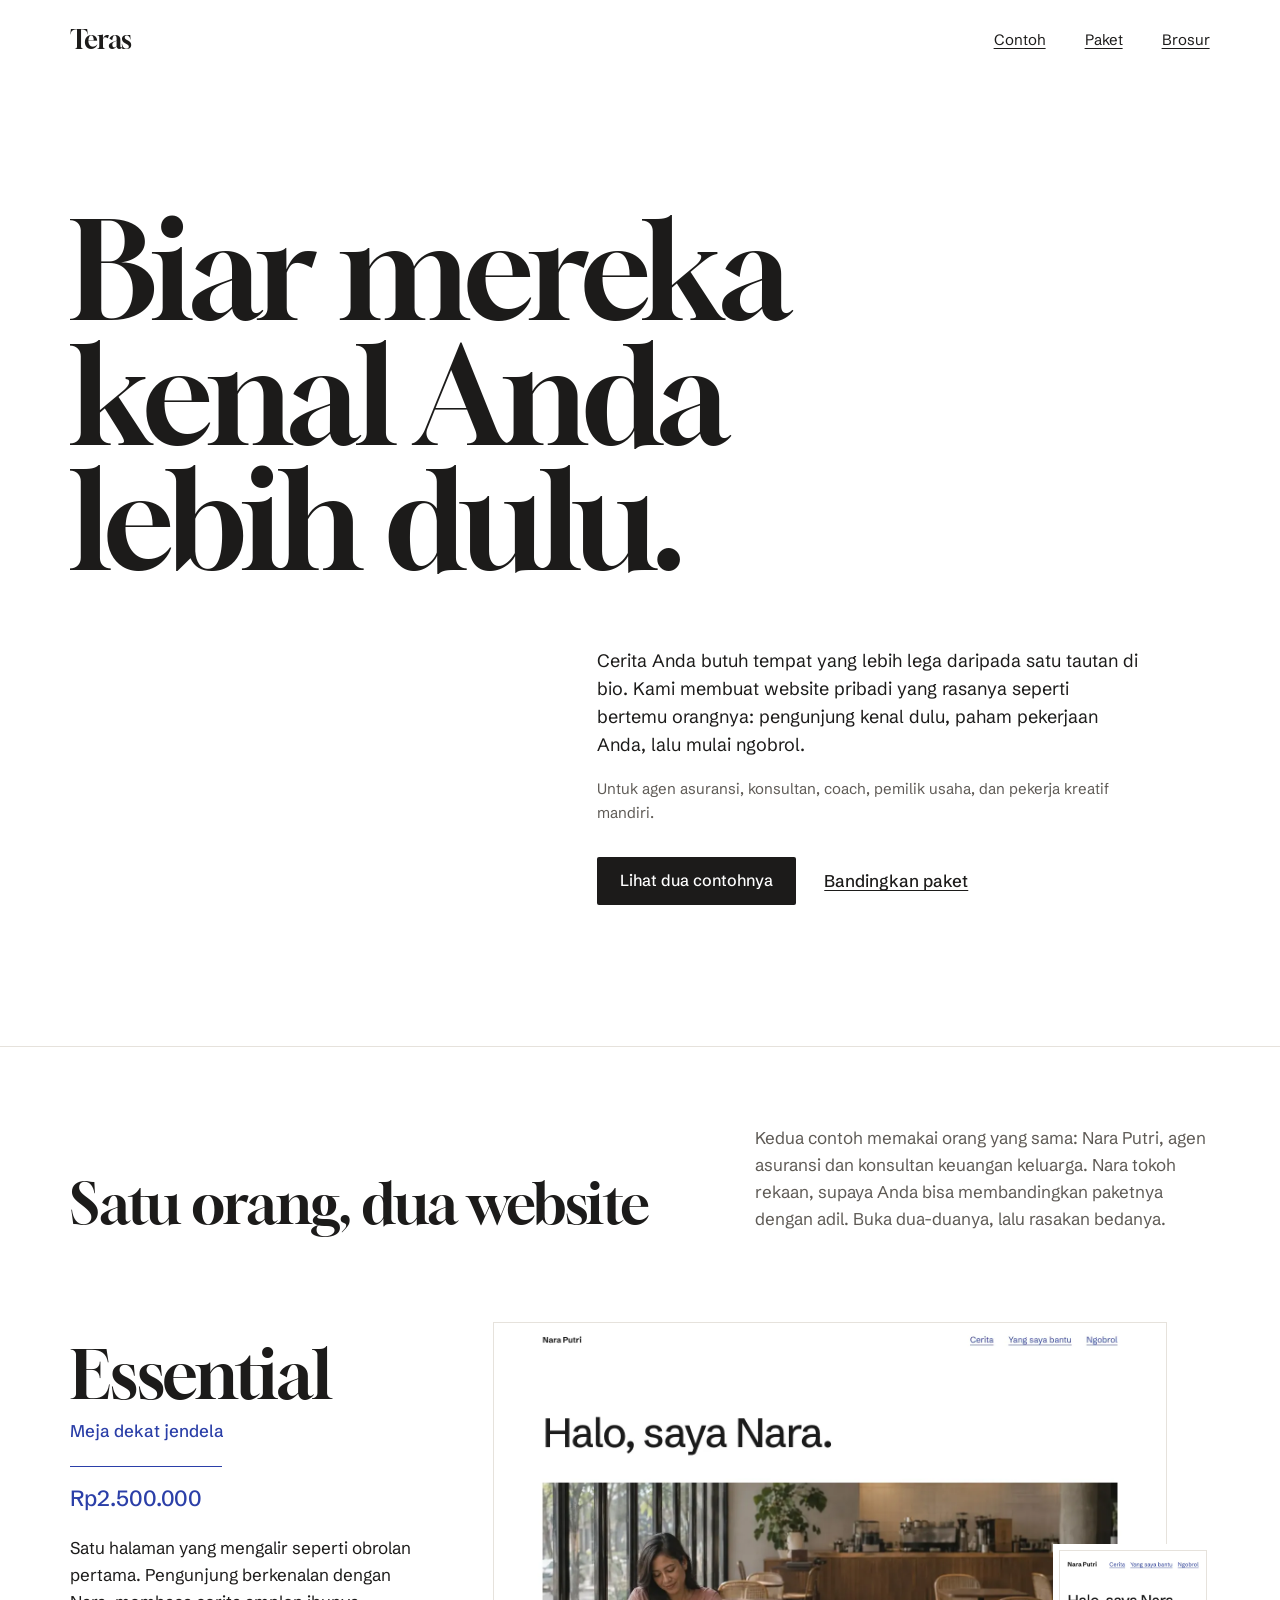
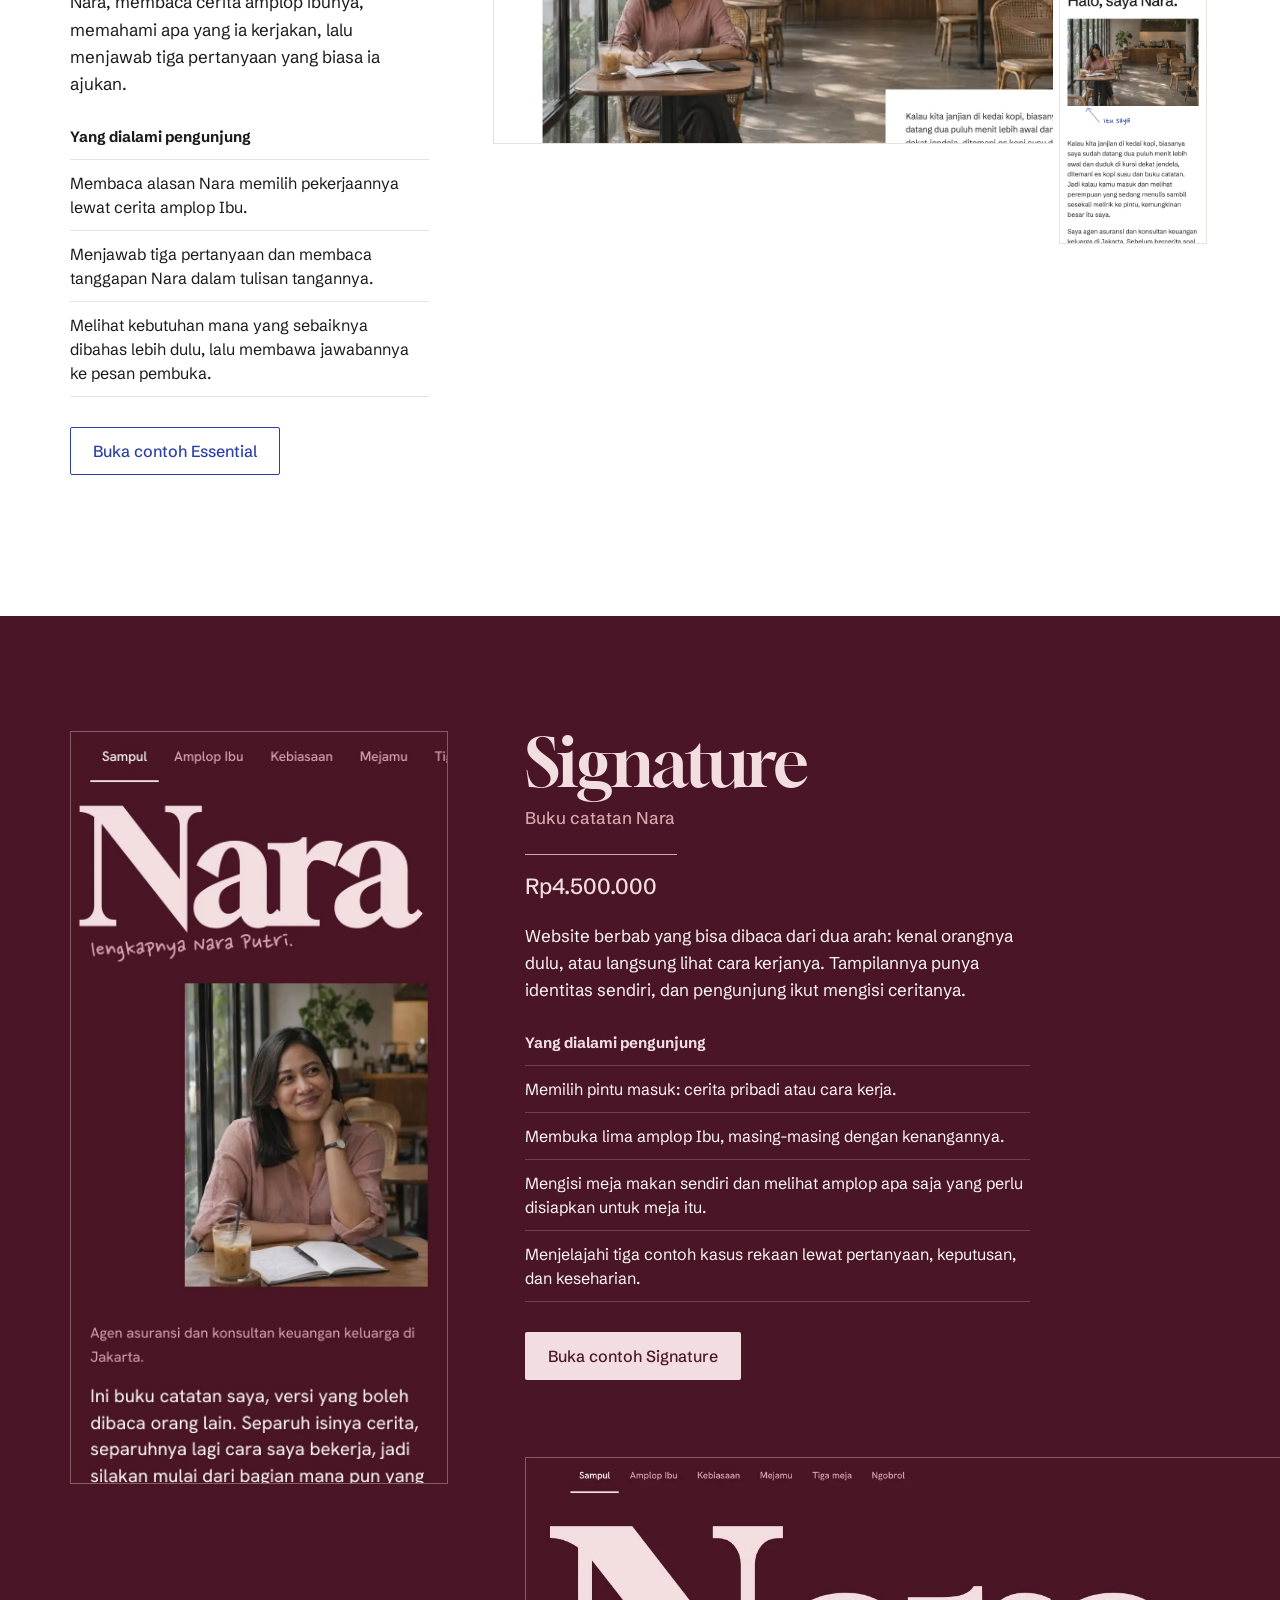
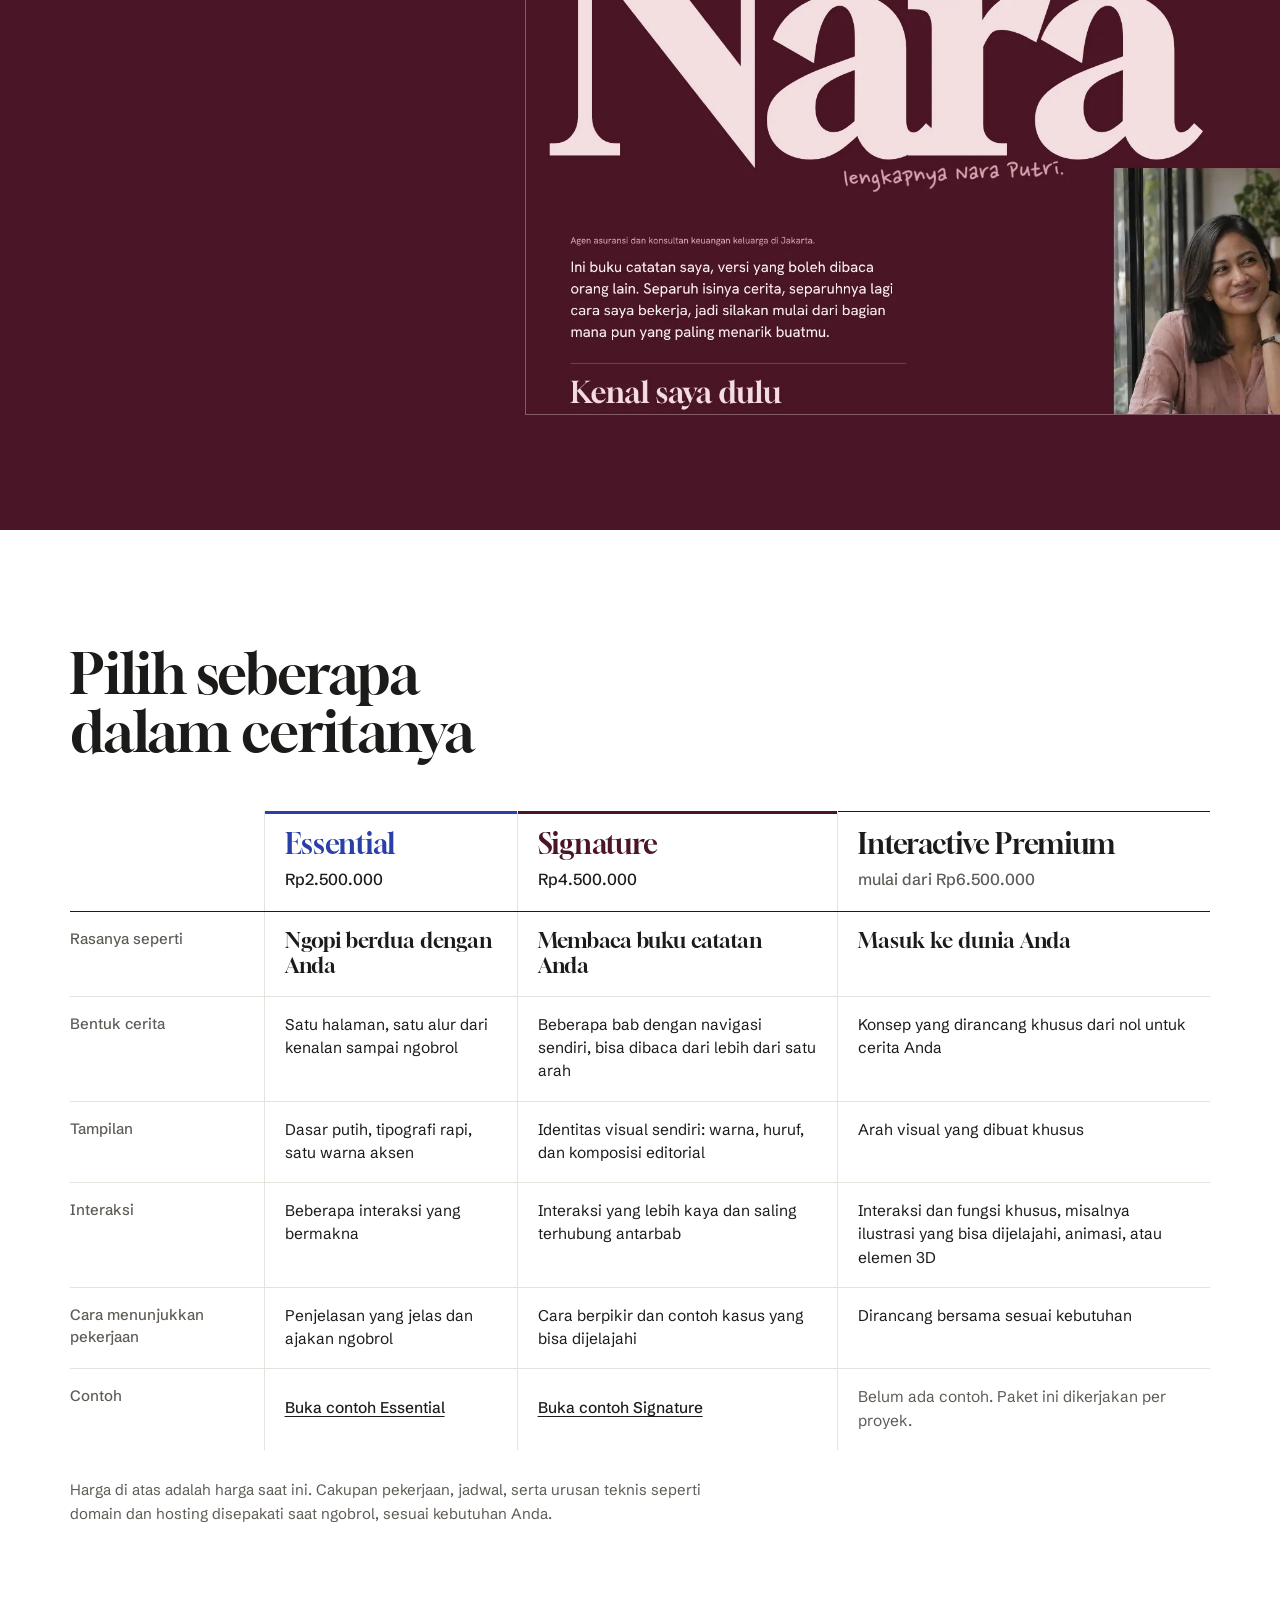
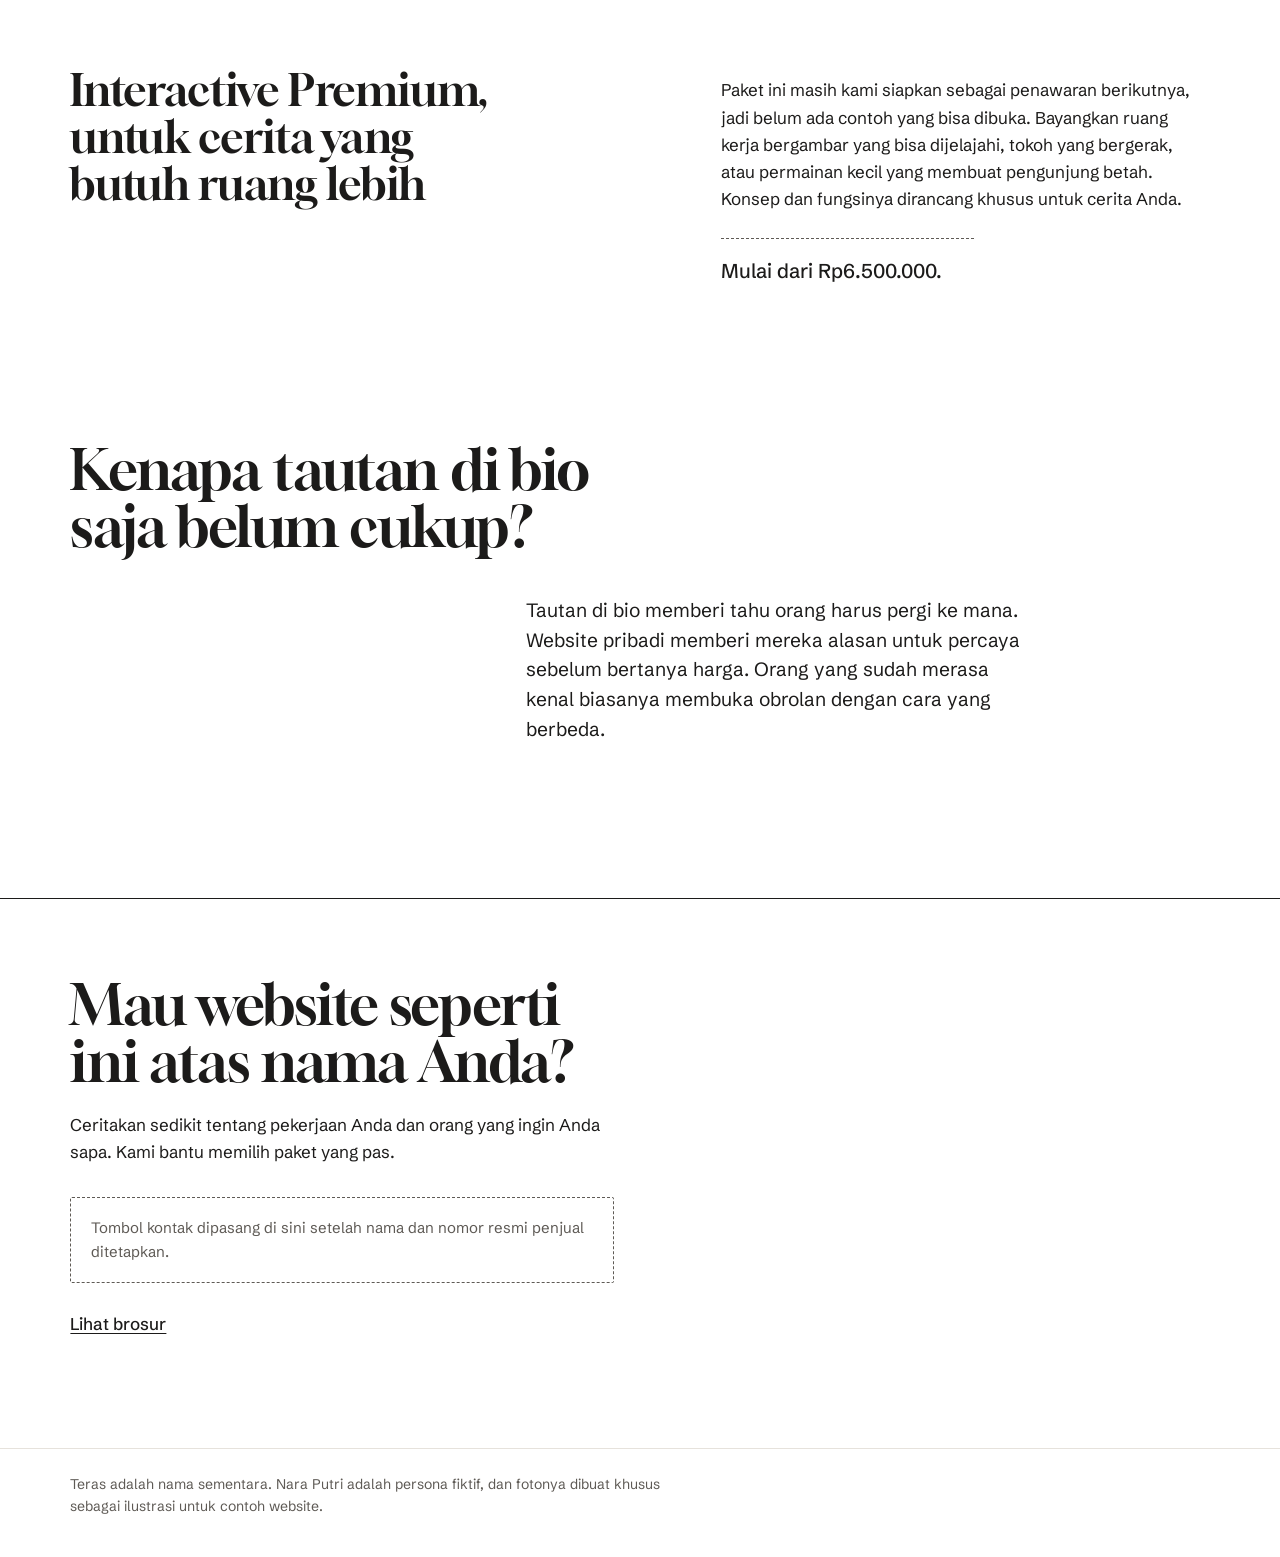
==== commit 499c9dad: "Signature: show envelopes for the visitor's table instead of unanswered questions The seat-your-tabl" ====
--- a/index.html
+++ b/index.html
@@ -87,7 +87,7 @@
           <ul class="steps" aria-labelledby="sig-alami">
             <li>Memilih pintu masuk: cerita pribadi atau cara kerja.</li>
             <li>Membuka lima amplop Ibu, masing-masing dengan kenangannya.</li>
-            <li>Mengisi meja makan sendiri dan melihat catatan Nara menyesuaikan.</li>
+            <li>Mengisi meja makan sendiri dan melihat amplop apa saja yang perlu disiapkan untuk meja itu.</li>
             <li>Menjelajahi tiga contoh kasus rekaan lewat pertanyaan, keputusan, dan keseharian.</li>
           </ul>
           <a class="btn btn--blush" href="signature/index.html">Buka contoh Signature</a>
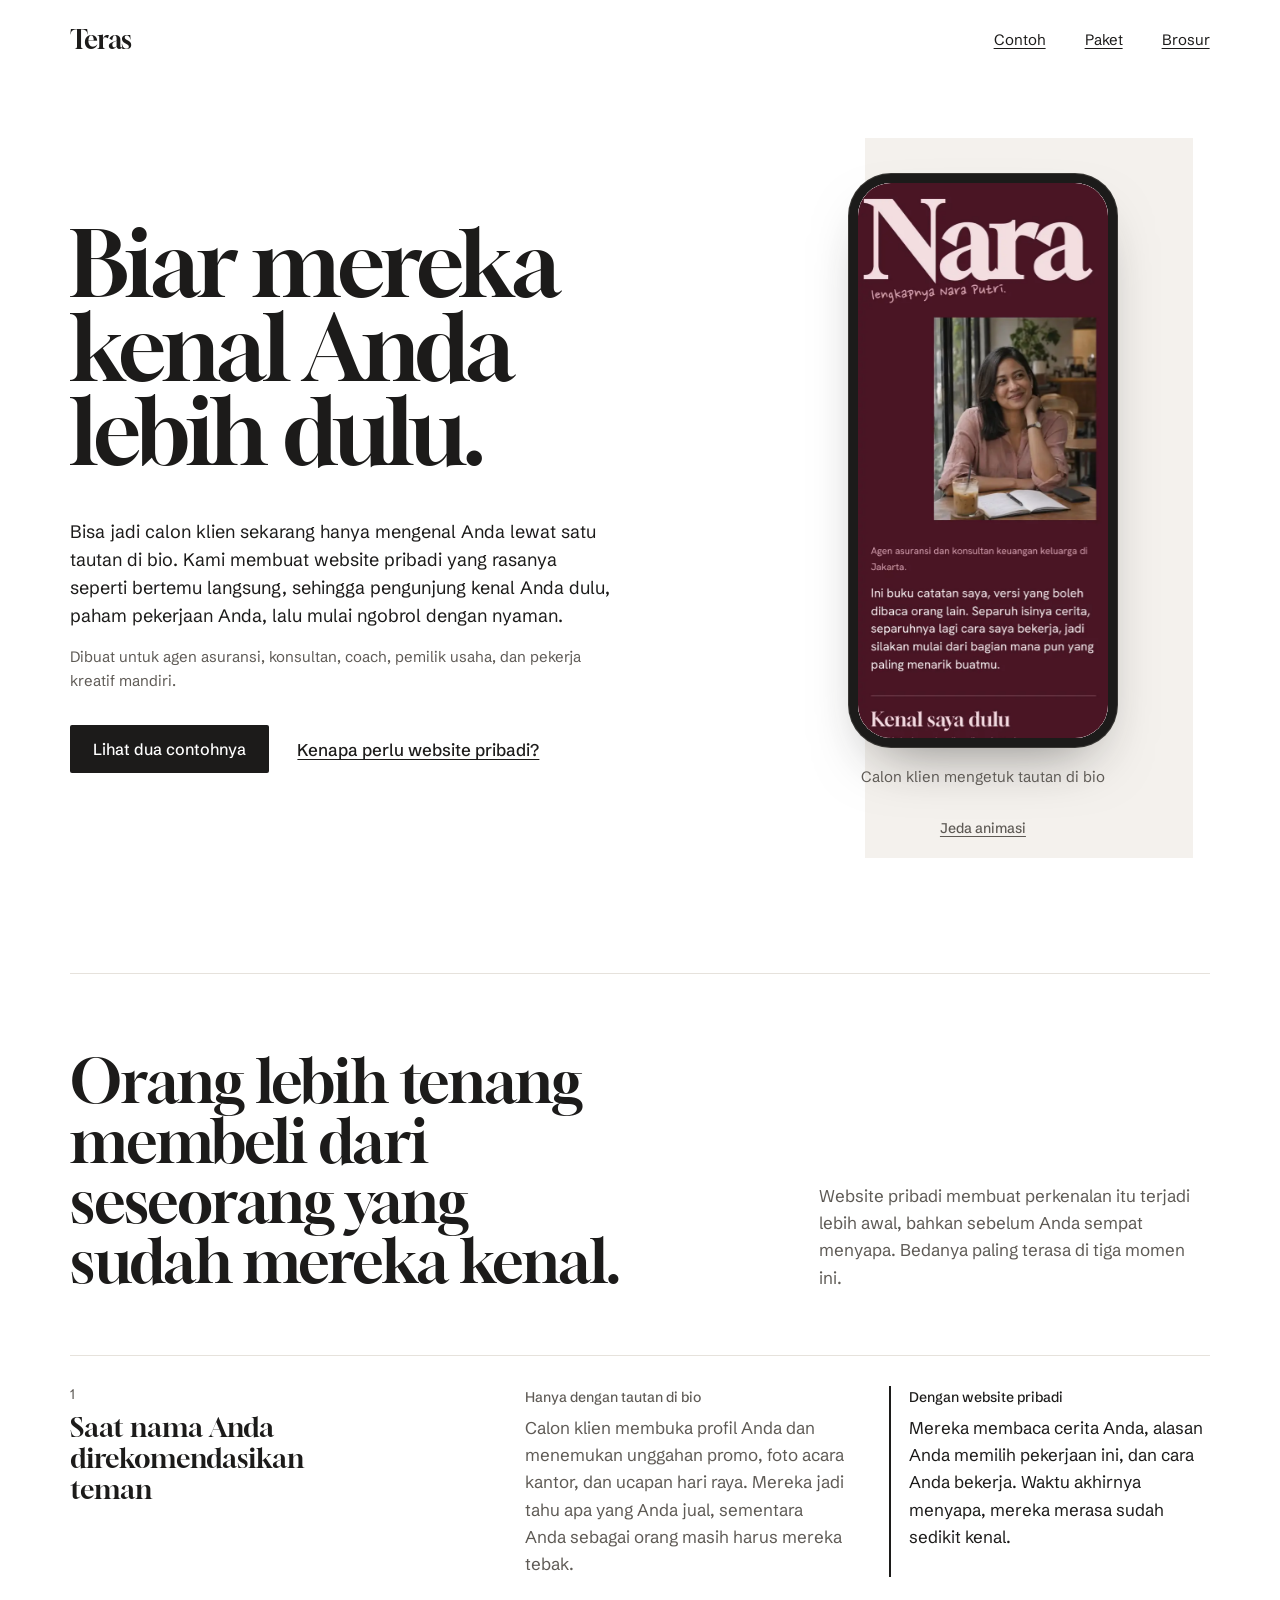
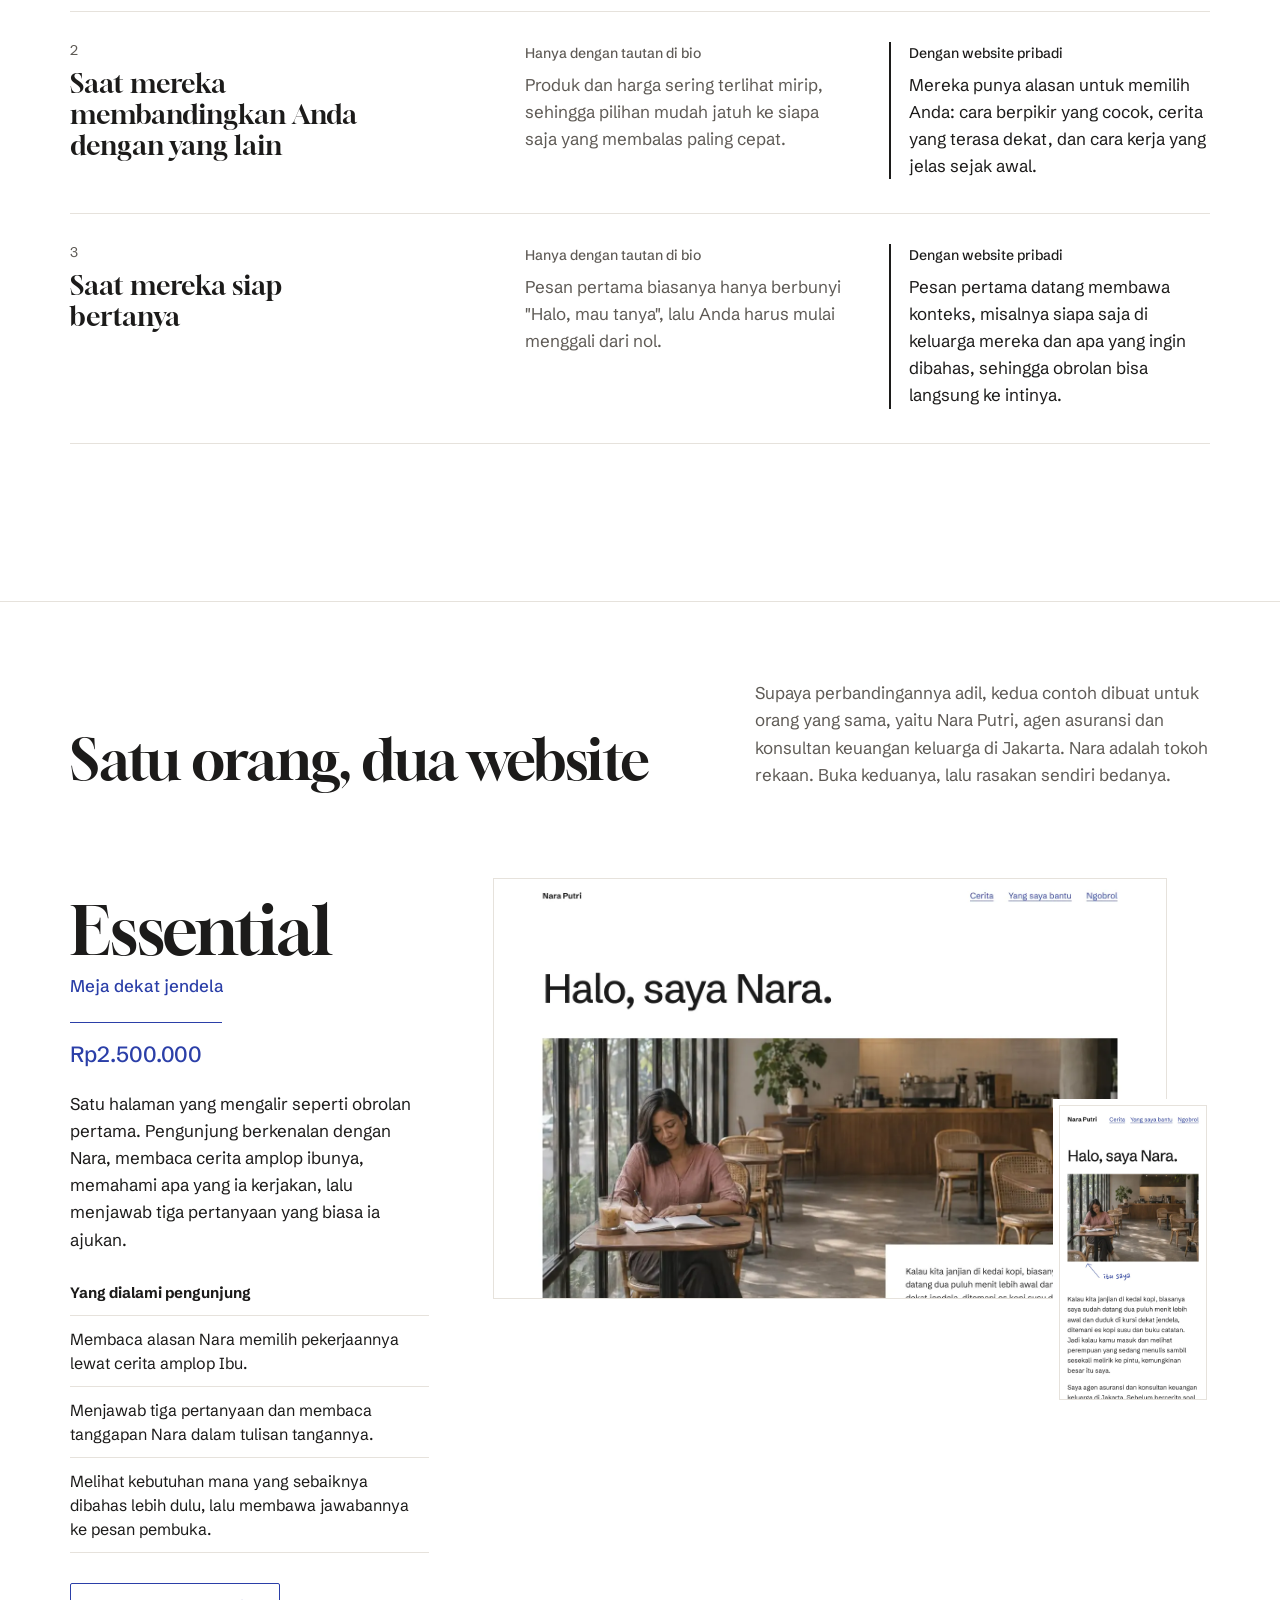
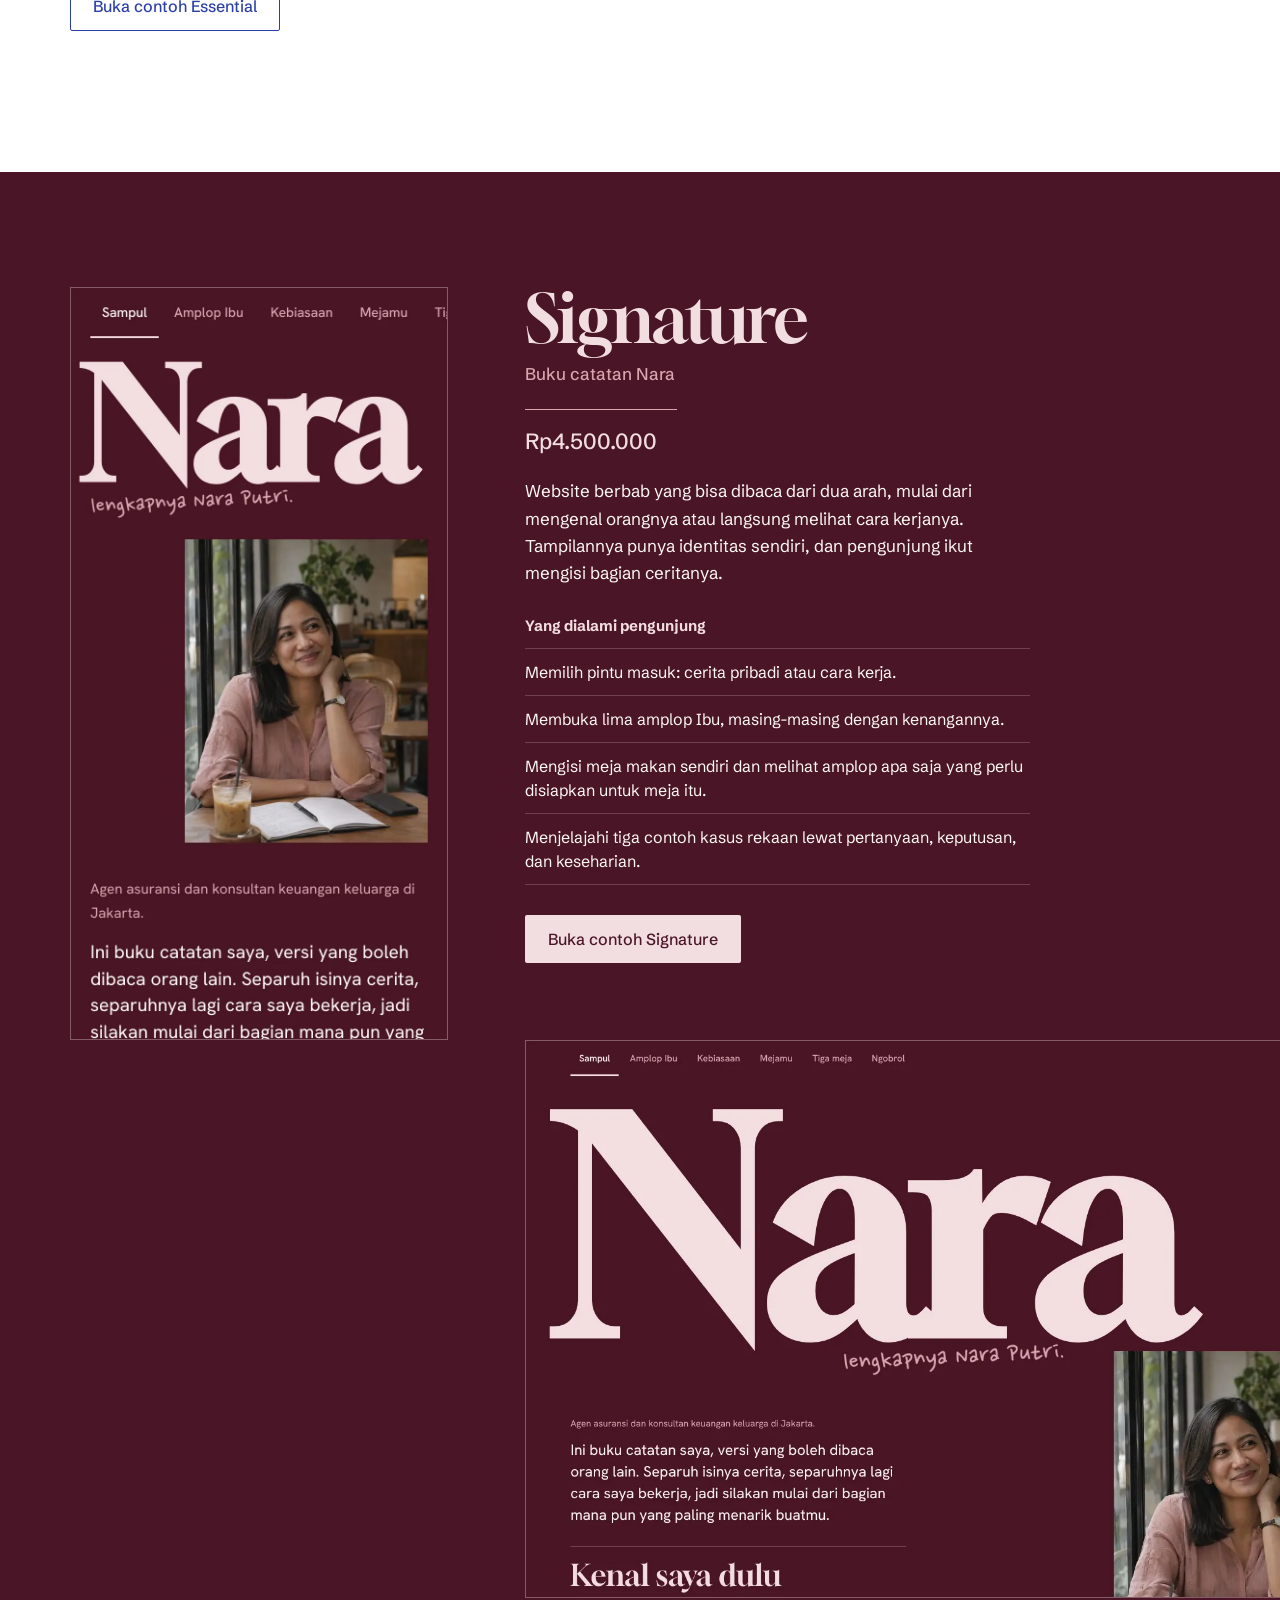
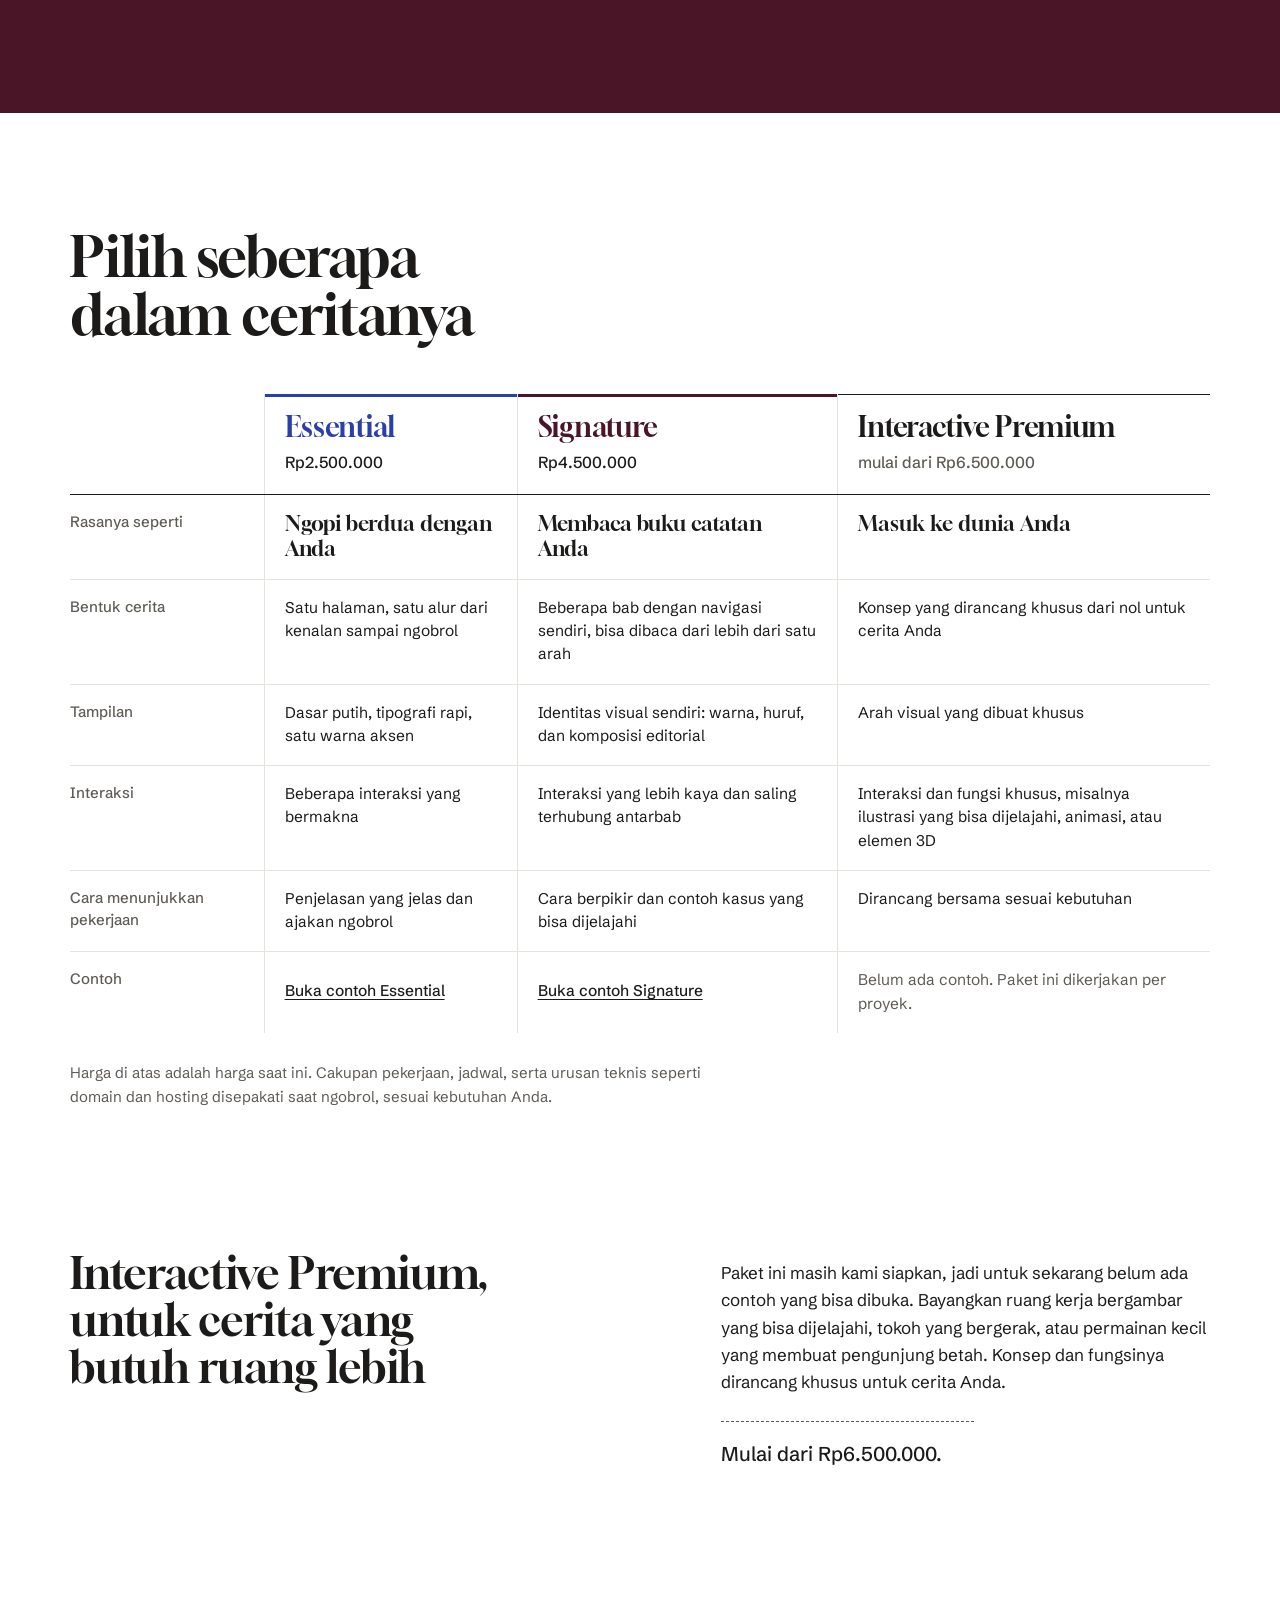
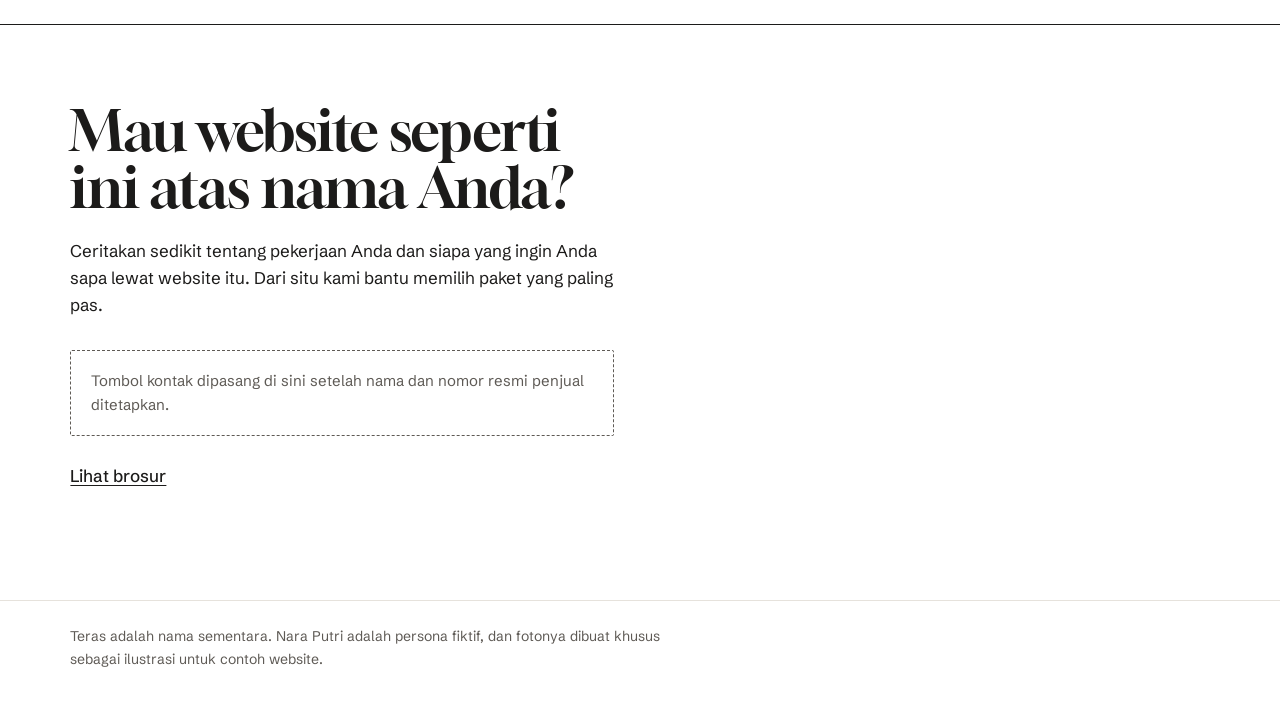
==== commit 9a6c0375: "Hub: animated hero reel and a section on why a personal website matters Opening is now two columns: " ====
--- a/index.html
+++ b/index.html
@@ -32,21 +32,90 @@
 <main id="isi">
 
   <section class="opening wrap" aria-labelledby="judul">
-    <h1 id="judul">Biar mereka kenal Anda lebih dulu.</h1>
-    <div class="opening__body">
-      <p class="opening__lede">Cerita Anda butuh tempat yang lebih lega daripada satu tautan di bio. Kami membuat website pribadi yang rasanya seperti bertemu orangnya: pengunjung kenal dulu, paham pekerjaan Anda, lalu mulai ngobrol.</p>
-      <p class="opening__for">Untuk agen asuransi, konsultan, coach, pemilik usaha, dan pekerja kreatif mandiri.</p>
-      <div class="actions">
-        <a class="btn btn--ink" href="#contoh">Lihat dua contohnya</a>
-        <a class="textlink" href="#paket">Bandingkan paket</a>
-      </div>
-    </div>
-  </section>
-
-  <section class="contoh" id="contoh" aria-labelledby="contoh-judul">
+      <div class="opening__text">
+        <h1 id="judul">Biar mereka kenal Anda lebih dulu.</h1>
+        <p class="opening__lede">Bisa jadi calon klien sekarang hanya mengenal Anda lewat satu tautan di bio. Kami membuat website pribadi yang rasanya seperti bertemu langsung, sehingga pengunjung kenal Anda dulu, paham pekerjaan Anda, lalu mulai ngobrol dengan nyaman.</p>
+        <p class="opening__for">Dibuat untuk agen asuransi, konsultan, coach, pemilik usaha, dan pekerja kreatif mandiri.</p>
+        <div class="actions">
+          <a class="btn btn--ink" href="#contoh">Lihat dua contohnya</a>
+          <a class="textlink" href="#kenapa">Kenapa perlu website pribadi?</a>
+        </div>
+      </div>
+
+      <figure class="reel" aria-labelledby="reel-cap">
+        <div class="phone" aria-hidden="true">
+          <div class="phone__screen">
+            <div class="scene scene--profile">
+              <div class="prof__head">
+                <img class="prof__avatar" src="assets/img/portrait-800.webp" width="1792" height="2240" alt="">
+                <div class="prof__stats"><span><b>48</b>unggahan</span><span><b>1.204</b>pengikut</span></div>
+              </div>
+              <p class="prof__name">Nara Putri</p>
+              <p class="prof__bio">Agen asuransi dan konsultan keuangan keluarga di Jakarta.</p>
+              <p class="prof__link"><span class="prof__chain"></span>Kenalan dulu dengan saya<span class="tap"></span></p>
+              <div class="prof__grid">
+                <img src="assets/img/cafe-wide-800.webp" width="2048" height="1360" alt="">
+                <img src="assets/img/shadow-800.webp" width="1792" height="2240" alt="">
+                <img src="assets/img/notebooks-800.webp" width="2048" height="2048" alt="">
+                <img src="assets/img/street-800.webp" width="1792" height="2240" alt="">
+                <img src="assets/img/table-800.webp" width="2048" height="1360" alt="">
+                <img src="assets/img/dining-800.webp" width="2048" height="1360" alt="">
+                <img src="assets/img/envelopes-800.webp" width="2336" height="1744" alt="">
+                <img src="assets/img/portrait-800.webp" width="1792" height="2240" alt="">
+                <img src="assets/img/listening-800.webp" width="2048" height="1360" alt="">
+                <img src="assets/img/cafe-wide-800.webp" width="2048" height="1360" alt="">
+                <img src="assets/img/notebooks-800.webp" width="2048" height="2048" alt="">
+                <img src="assets/img/shadow-800.webp" width="1792" height="2240" alt="">
+              </div>
+            </div>
+            <div class="scene scene--ess"><img src="assets/img/reel-essential.webp" width="600" height="5194" alt=""></div>
+            <div class="scene scene--sig"><img src="assets/img/reel-signature.webp" width="600" height="5194" alt=""></div>
+          </div>
+        </div>
+        <figcaption id="reel-cap" class="reel__cap">
+          <span class="visually-hidden">Animasi: calon klien membuka profil media sosial Nara, mengetuk tautan di bio, lalu menjelajahi contoh website Essential dan Signature.</span>
+          <span class="beat beat--1" aria-hidden="true">Calon klien mengetuk tautan di bio</span>
+          <span class="beat beat--2" aria-hidden="true">lalu berkenalan lewat Essential</span>
+          <span class="beat beat--3" aria-hidden="true">atau lewat buku catatan Signature</span>
+        </figcaption>
+        <button class="reel__pause" type="button" aria-pressed="false">Jeda animasi</button>
+      </figure>
+    </section>
+
+    <section class="kenapa wrap" id="kenapa" aria-labelledby="kenapa-judul">
+      <div class="kenapa__head">
+        <h2 id="kenapa-judul">Orang lebih tenang membeli dari seseorang yang sudah mereka kenal.</h2>
+        <p>Website pribadi membuat perkenalan itu terjadi lebih awal, bahkan sebelum Anda sempat menyapa. Bedanya paling terasa di tiga momen ini.</p>
+      </div>
+      <ol class="moments">
+        <li class="moment">
+          <h3>Saat nama Anda direkomendasikan teman</h3>
+          <div class="moment__pair">
+            <p class="moment__without"><span class="moment__label">Hanya dengan tautan di bio</span>Calon klien membuka profil Anda dan menemukan unggahan promo, foto acara kantor, dan ucapan hari raya. Mereka jadi tahu apa yang Anda jual, sementara Anda sebagai orang masih harus mereka tebak.</p>
+            <p class="moment__with"><span class="moment__label">Dengan website pribadi</span>Mereka membaca cerita Anda, alasan Anda memilih pekerjaan ini, dan cara Anda bekerja. Waktu akhirnya menyapa, mereka merasa sudah sedikit kenal.</p>
+          </div>
+        </li>
+        <li class="moment">
+          <h3>Saat mereka membandingkan Anda dengan yang lain</h3>
+          <div class="moment__pair">
+            <p class="moment__without"><span class="moment__label">Hanya dengan tautan di bio</span>Produk dan harga sering terlihat mirip, sehingga pilihan mudah jatuh ke siapa saja yang membalas paling cepat.</p>
+            <p class="moment__with"><span class="moment__label">Dengan website pribadi</span>Mereka punya alasan untuk memilih Anda: cara berpikir yang cocok, cerita yang terasa dekat, dan cara kerja yang jelas sejak awal.</p>
+          </div>
+        </li>
+        <li class="moment">
+          <h3>Saat mereka siap bertanya</h3>
+          <div class="moment__pair">
+            <p class="moment__without"><span class="moment__label">Hanya dengan tautan di bio</span>Pesan pertama biasanya hanya berbunyi "Halo, mau tanya", lalu Anda harus mulai menggali dari nol.</p>
+            <p class="moment__with"><span class="moment__label">Dengan website pribadi</span>Pesan pertama datang membawa konteks, misalnya siapa saja di keluarga mereka dan apa yang ingin dibahas, sehingga obrolan bisa langsung ke intinya.</p>
+          </div>
+        </li>
+      </ol>
+    </section>
+
+    <section class="contoh" id="contoh" aria-labelledby="contoh-judul">
     <div class="contoh__intro wrap">
       <h2 id="contoh-judul">Satu orang, dua website</h2>
-      <p>Kedua contoh memakai orang yang sama: Nara Putri, agen asuransi dan konsultan keuangan keluarga. Nara tokoh rekaan, supaya Anda bisa membandingkan paketnya dengan adil. Buka dua-duanya, lalu rasakan bedanya.</p>
+      <p>Supaya perbandingannya adil, kedua contoh dibuat untuk orang yang sama, yaitu Nara Putri, agen asuransi dan konsultan keuangan keluarga di Jakarta. Nara adalah tokoh rekaan. Buka keduanya, lalu rasakan sendiri bedanya.</p>
     </div>
 
     <article class="ess wrap" aria-labelledby="ess-nama">
@@ -82,7 +151,7 @@
           <h3 class="pkgname" id="sig-nama">Signature</h3>
           <p class="concept">Buku catatan Nara</p>
           <p class="price">Rp4.500.000</p>
-          <p class="desc">Website berbab yang bisa dibaca dari dua arah: kenal orangnya dulu, atau langsung lihat cara kerjanya. Tampilannya punya identitas sendiri, dan pengunjung ikut mengisi ceritanya.</p>
+          <p class="desc">Website berbab yang bisa dibaca dari dua arah, mulai dari mengenal orangnya atau langsung melihat cara kerjanya. Tampilannya punya identitas sendiri, dan pengunjung ikut mengisi bagian ceritanya.</p>
           <p class="leadin" id="sig-alami">Yang dialami pengunjung</p>
           <ul class="steps" aria-labelledby="sig-alami">
             <li>Memilih pintu masuk: cerita pribadi atau cara kerja.</li>
@@ -162,19 +231,14 @@
   <section class="premium wrap" aria-labelledby="premium-judul">
     <h2 id="premium-judul">Interactive Premium, untuk cerita yang butuh ruang lebih</h2>
     <div class="premium__body">
-      <p>Paket ini masih kami siapkan sebagai penawaran berikutnya, jadi belum ada contoh yang bisa dibuka. Bayangkan ruang kerja bergambar yang bisa dijelajahi, tokoh yang bergerak, atau permainan kecil yang membuat pengunjung betah. Konsep dan fungsinya dirancang khusus untuk cerita Anda.</p>
+      <p>Paket ini masih kami siapkan, jadi untuk sekarang belum ada contoh yang bisa dibuka. Bayangkan ruang kerja bergambar yang bisa dijelajahi, tokoh yang bergerak, atau permainan kecil yang membuat pengunjung betah. Konsep dan fungsinya dirancang khusus untuk cerita Anda.</p>
       <p class="premium__price">Mulai dari Rp6.500.000.</p>
     </div>
   </section>
 
-  <section class="kenapa wrap" aria-labelledby="kenapa-judul">
-    <h2 id="kenapa-judul">Kenapa tautan di bio saja belum cukup?</h2>
-    <p>Tautan di bio memberi tahu orang harus pergi ke mana. Website pribadi memberi mereka alasan untuk percaya sebelum bertanya harga. Orang yang sudah merasa kenal biasanya membuka obrolan dengan cara yang berbeda.</p>
-  </section>
-
   <section class="penutup wrap" aria-labelledby="penutup-judul">
     <h2 id="penutup-judul">Mau website seperti ini atas nama Anda?</h2>
-    <p>Ceritakan sedikit tentang pekerjaan Anda dan orang yang ingin Anda sapa. Kami bantu memilih paket yang pas.</p>
+    <p>Ceritakan sedikit tentang pekerjaan Anda dan siapa yang ingin Anda sapa lewat website itu. Dari situ kami bantu memilih paket yang paling pas.</p>
     <p class="placeholder">Tombol kontak dipasang di sini setelah nama dan nomor resmi penjual ditetapkan.</p>
     <p><a class="textlink" href="brosur/index.html">Lihat brosur</a></p>
   </section>
--- a/hub.css
+++ b/hub.css
@@ -87,20 +87,19 @@
 .top a { display: inline-flex; align-items: center; justify-content: center; min-height: 44px; min-width: 44px; font-size: .9375rem; }
 
 /* ---------- opening ---------- */
-.opening { padding-top: clamp(48px, 10vw, 150px); padding-bottom: clamp(72px, 11vw, 168px); }
+.opening { overflow-x: clip;
+  padding-top: clamp(32px, 4.5vw, 72px); padding-bottom: clamp(72px, 9vw, 140px);
+  display: grid; gap: 56px; align-items: center;
+}
 .opening h1 {
   font-family: var(--display); font-weight: 400;
-  font-size: clamp(3.5rem, 10.4vw, 10.25rem);
+  font-size: clamp(3.3rem, min(7vw, 13svh), 8rem);
   line-height: .94; letter-spacing: -.025em;
-  max-width: 9.6ch;
+  max-width: 9.6ch; text-wrap: balance;
   animation: settle .9s cubic-bezier(.2, .7, .2, 1) both;
 }
-.opening__body {
-  margin-top: clamp(36px, 5vw, 72px);
-  max-width: 34rem;
-}
-.opening__lede { font-size: clamp(1.125rem, 1.4vw, 1.3125rem); line-height: 1.55; }
-.opening__for { margin-top: 18px; color: var(--soft); font-size: .9375rem; }
+.opening__lede { margin-top: clamp(28px, 3.4vw, 44px); max-width: 34rem; font-size: clamp(1.125rem, 1.4vw, 1.3125rem); line-height: 1.55; }
+.opening__for { margin-top: 16px; max-width: 34rem; color: var(--soft); font-size: .9375rem; }
 .actions { margin-top: 32px; display: flex; flex-wrap: wrap; align-items: center; gap: 12px 28px; }
 
 @keyframes settle {
@@ -108,8 +107,119 @@
   to { opacity: 1; transform: none; }
 }
 
-@media (min-width: 900px) {
-  .opening__body { margin-left: auto; margin-right: 6%; }
+@media (min-width: 960px) {
+  .opening { grid-template-columns: minmax(0, 7fr) minmax(0, 5fr); column-gap: clamp(32px, 4vw, 72px); }
+  .reel { padding: 36px 0 8px; }
+  .reel::before { content: ""; position: absolute; z-index: -1; top: 0; bottom: 0; left: 8%; right: calc(var(--gut) * -1); background: #F4F1ED; }
+}
+
+/* ---------- the reel: link in bio to website ---------- */
+.reel { position: relative; isolation: isolate; justify-self: center; display: grid; justify-items: center; gap: 18px; }
+.phone {
+  --w: min(clamp(236px, 21vw, 300px), calc((100svh - 230px) / 2.13));
+  width: var(--w); aspect-ratio: 9 / 19.2; padding: 9px;
+  background: var(--ink); border-radius: 42px;
+  box-shadow: 0 0 0 1px #3A3835, 0 28px 60px -28px rgba(28, 27, 26, .55);
+  font-size: calc(var(--w) / 23);
+}
+.phone__screen { position: relative; height: 100%; border-radius: 33px; overflow: hidden; background: #fff; isolation: isolate; }
+.scene { position: absolute; inset: 0; }
+.scene--ess img, .scene--sig img { width: 100%; height: auto; will-change: transform; }
+
+.scene--profile { padding: 2.6em 1.1em 0; color: var(--ink); background: #fff; }
+.prof__head { display: flex; align-items: center; gap: 1.2em; }
+.prof__avatar { width: 4.6em; height: 4.6em; border-radius: 50%; object-fit: cover; object-position: 50% 22%; flex: none; }
+.prof__stats { display: flex; gap: 1.2em; font-size: .9em; line-height: 1.2; }
+.prof__stats span { display: grid; text-align: center; color: var(--soft); }
+.prof__stats b { color: var(--ink); font-weight: 700; }
+.prof__name { margin-top: 1em; font-weight: 700; }
+.prof__bio { font-size: .92em; line-height: 1.4; margin-top: .2em; }
+.prof__link { position: relative; display: inline-flex; align-items: center; gap: .45em; margin-top: .5em; font-size: .92em; font-weight: 500; color: var(--blue); }
+.prof__chain { width: .95em; height: .5em; border: 1.5px solid currentColor; border-radius: 1em; }
+.tap {
+  position: absolute; left: 30%; top: 50%; width: 3em; height: 3em; margin: -1.5em 0 0 -1.5em;
+  border-radius: 50%; background: rgba(43, 63, 168, .35); opacity: 0; transform: scale(.4);
+}
+.prof__grid { margin-top: 1.4em; display: grid; grid-template-columns: repeat(3, 1fr); gap: 2px; }
+.prof__grid img { aspect-ratio: 1; object-fit: cover; }
+
+.reel__cap { position: relative; height: 1.5em; width: 100%; min-width: 280px; text-align: center; font-size: .9375rem; color: var(--soft); }
+.beat { position: absolute; inset: 0; opacity: 0; }
+.beat--1 { opacity: 1; }
+.reel__pause {
+  font: 500 .875rem/1 var(--body); color: var(--soft); background: none; border: 0; padding: 12px 6px; min-height: 44px; cursor: pointer;
+  text-decoration: underline; text-underline-offset: .2em; text-decoration-thickness: 1px;
+}
+@media (hover: hover) { .reel__pause:hover { color: var(--ink); } }
+
+@media (prefers-reduced-motion: no-preference) {
+  .reel { --dur: 19s; }
+  .scene--profile { animation: sc-profile var(--dur) linear infinite; }
+  .scene--ess { animation: sc-ess var(--dur) linear infinite; }
+  .scene--sig { animation: sc-sig var(--dur) linear infinite; }
+  .scene--ess img { animation: scroll-ess var(--dur) ease-in-out infinite; }
+  .scene--sig img { animation: scroll-sig var(--dur) ease-in-out infinite; }
+  .tap { animation: tap var(--dur) ease-out infinite; }
+  .beat--1 { animation: beat1 var(--dur) linear infinite; }
+  .beat--2 { animation: beat2 var(--dur) linear infinite; }
+  .beat--3 { animation: beat3 var(--dur) linear infinite; }
+  .reel.is-paused *, .reel.is-paused *::before { animation-play-state: paused !important; }
+}
+@media (prefers-reduced-motion: reduce) {
+  .reel__pause { display: none; }
+  .scene--profile, .scene--sig { opacity: 0; }
+  .beat--1, .beat--3 { opacity: 0; }
+  .beat--2 { opacity: 1; }
+}
+
+@keyframes sc-profile { 0%, 15% { opacity: 1; } 18%, 91% { opacity: 0; } 94%, 100% { opacity: 1; } }
+@keyframes sc-ess { 0%, 15% { opacity: 0; } 18%, 49% { opacity: 1; } 52%, 100% { opacity: 0; } }
+@keyframes sc-sig { 0%, 49% { opacity: 0; } 52%, 88% { opacity: 1; } 91%, 100% { opacity: 0; } }
+@keyframes scroll-ess {
+  0%, 21% { transform: translateY(0); }
+  28%, 31% { transform: translateY(-19%); }
+  38%, 41% { transform: translateY(-44%); }
+  48%, 100% { transform: translateY(-62%); }
+}
+@keyframes scroll-sig {
+  0%, 55% { transform: translateY(0); }
+  62%, 66% { transform: translateY(-18%); }
+  74%, 77% { transform: translateY(-36%); }
+  86%, 100% { transform: translateY(-58%); }
+}
+@keyframes tap {
+  0%, 8% { opacity: 0; transform: scale(.4); }
+  10% { opacity: 1; transform: scale(.7); }
+  14%, 100% { opacity: 0; transform: scale(1.6); }
+}
+@keyframes beat1 { 0%, 15% { opacity: 1; } 17%, 92% { opacity: 0; } 95%, 100% { opacity: 1; } }
+@keyframes beat2 { 0%, 16% { opacity: 0; } 19%, 48% { opacity: 1; } 51%, 100% { opacity: 0; } }
+@keyframes beat3 { 0%, 50% { opacity: 0; } 53%, 88% { opacity: 1; } 91%, 100% { opacity: 0; } }
+
+/* ---------- kenapa: three moments ---------- */
+.kenapa { padding-bottom: clamp(88px, 11vw, 160px); }
+.kenapa__head { border-top: 1px solid var(--line); padding-top: clamp(48px, 6vw, 96px); display: grid; gap: 22px; }
+.kenapa__head h2 { font-family: var(--display); font-weight: 400; font-size: clamp(2.3rem, 4.6vw, 4.4rem); line-height: 1.02; letter-spacing: -.015em; max-width: 17ch; text-wrap: balance; }
+.kenapa__head p { max-width: 32rem; color: var(--soft); font-size: 1.0625rem; }
+@media (min-width: 960px) {
+  .kenapa__head { grid-template-columns: minmax(0, 7fr) minmax(0, 4fr); column-gap: clamp(40px, 5vw, 96px); align-items: end; }
+}
+
+.moments { margin-top: clamp(40px, 5vw, 80px); padding: 0; list-style: none; counter-reset: moment; }
+.moment { counter-increment: moment; display: grid; gap: 18px; padding: 30px 0 34px; border-top: 1px solid var(--line); }
+.moment:last-child { border-bottom: 1px solid var(--line); }
+.moment h3 { font-family: var(--display); font-weight: 400; font-size: clamp(1.45rem, 2.1vw, 1.9rem); line-height: 1.15; max-width: 16ch; }
+.moment h3::before { content: counter(moment); display: block; font-family: var(--body); font-size: .875rem; color: var(--soft); margin-bottom: 10px; }
+.moment__pair { display: grid; gap: 22px; }
+.moment__label { display: block; font-size: .875rem; font-weight: 500; margin-bottom: 6px; }
+.moment__without { color: var(--soft); }
+.moment__with { padding-left: 18px; border-left: 2px solid var(--ink); }
+.moment__with .moment__label { color: var(--ink); }
+@media (min-width: 720px) {
+  .moment__pair { grid-template-columns: 1fr 1fr; column-gap: clamp(28px, 3.4vw, 56px); }
+}
+@media (min-width: 960px) {
+  .moment { grid-template-columns: minmax(0, 4fr) minmax(0, 7fr); column-gap: clamp(40px, 5vw, 96px); }
 }
 
 /* ---------- contoh ---------- */
@@ -118,7 +228,7 @@
   padding-top: clamp(40px, 6vw, 88px);
   display: grid; gap: 18px;
 }
-.contoh__intro h2, .paket h2, .kenapa h2, .penutup h2 {
+.contoh__intro h2, .paket h2, .penutup h2 {
   font-family: var(--display); font-weight: 400;
   font-size: clamp(2.125rem, 4.4vw, 3.75rem); line-height: 1.02; letter-spacing: -.015em;
 }
@@ -284,17 +394,6 @@
   .premium__body { padding-top: .6rem; }
 }
 
-/* ---------- kenapa ---------- */
-.kenapa { padding-top: clamp(96px, 12vw, 184px); }
-.kenapa h2 { max-width: 15ch; }
-.kenapa p {
-  margin-top: 28px; max-width: 32rem;
-  font-size: clamp(1.125rem, 1.5vw, 1.3125rem); line-height: 1.55;
-}
-@media (min-width: 900px) {
-  .kenapa p { margin-left: 40%; margin-top: 40px; }
-}
-
 /* ---------- penutup ---------- */
 .penutup {
   margin-top: clamp(96px, 12vw, 184px);
